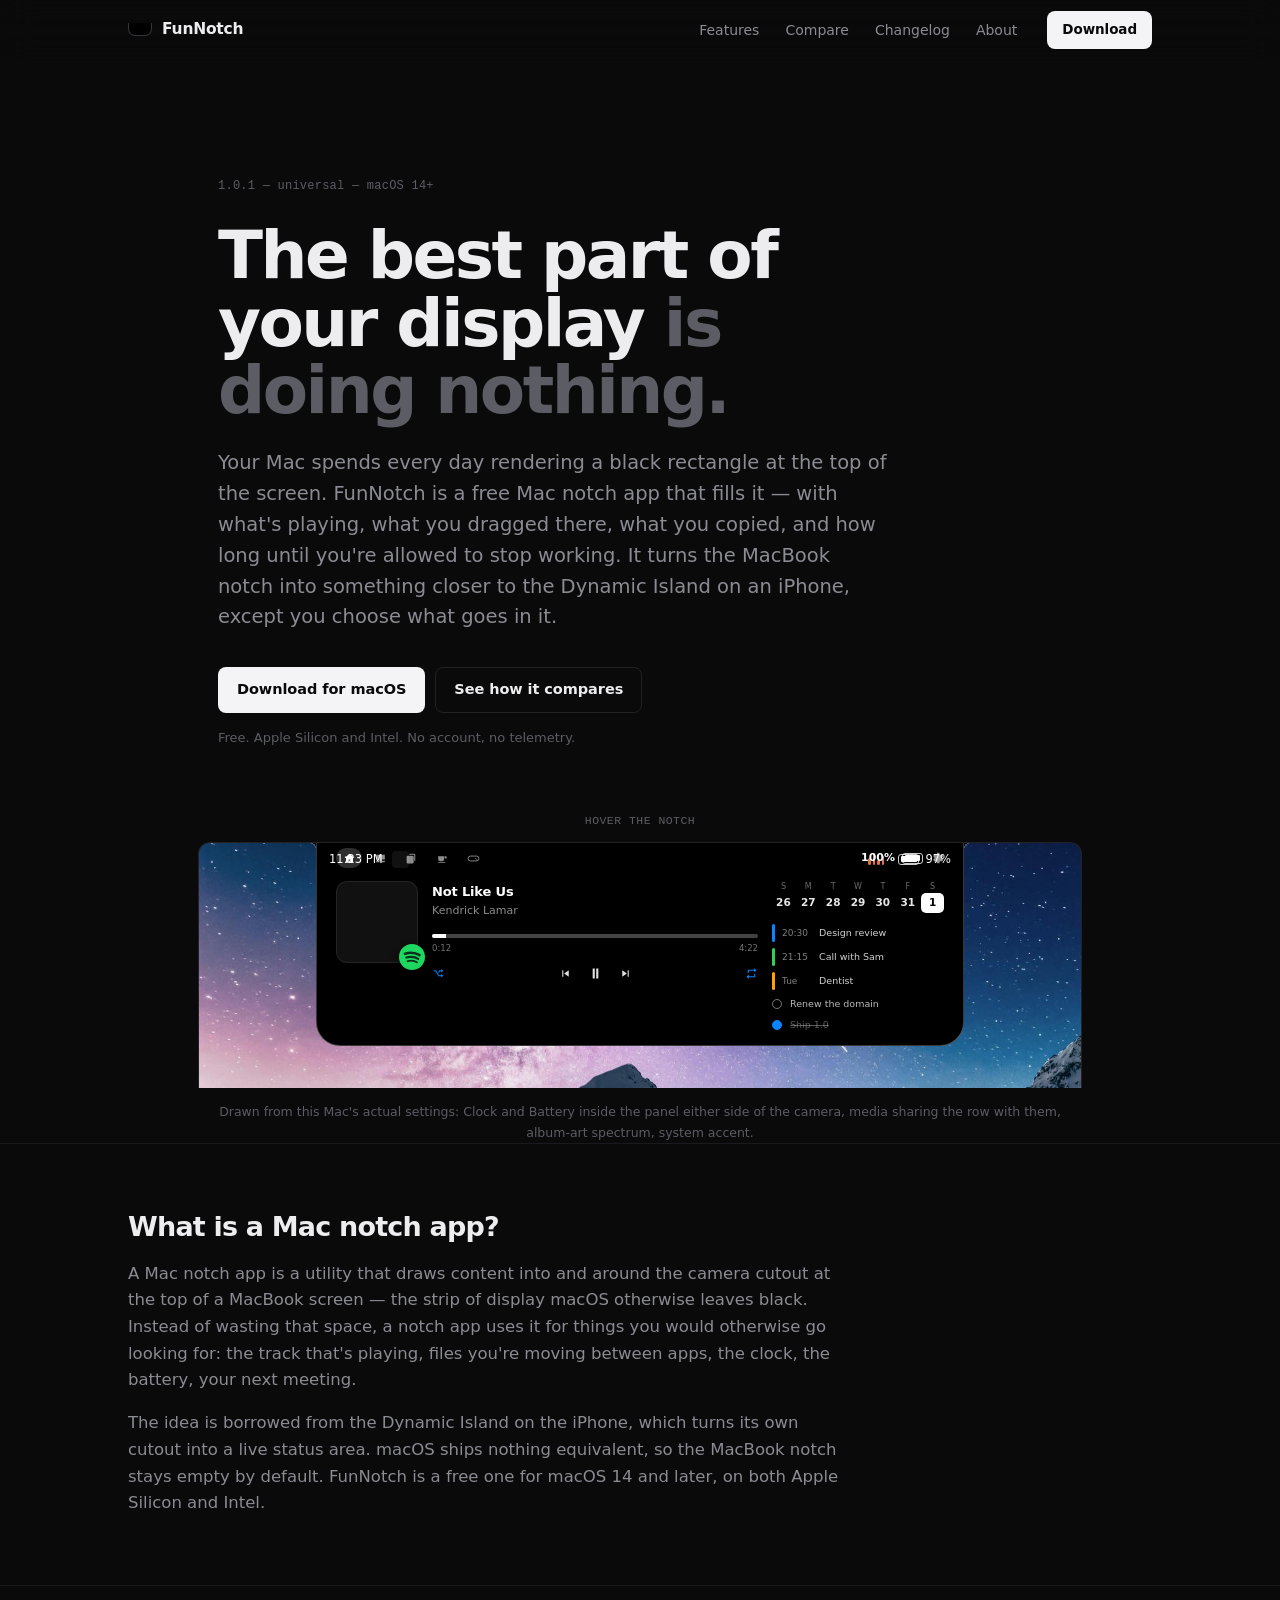
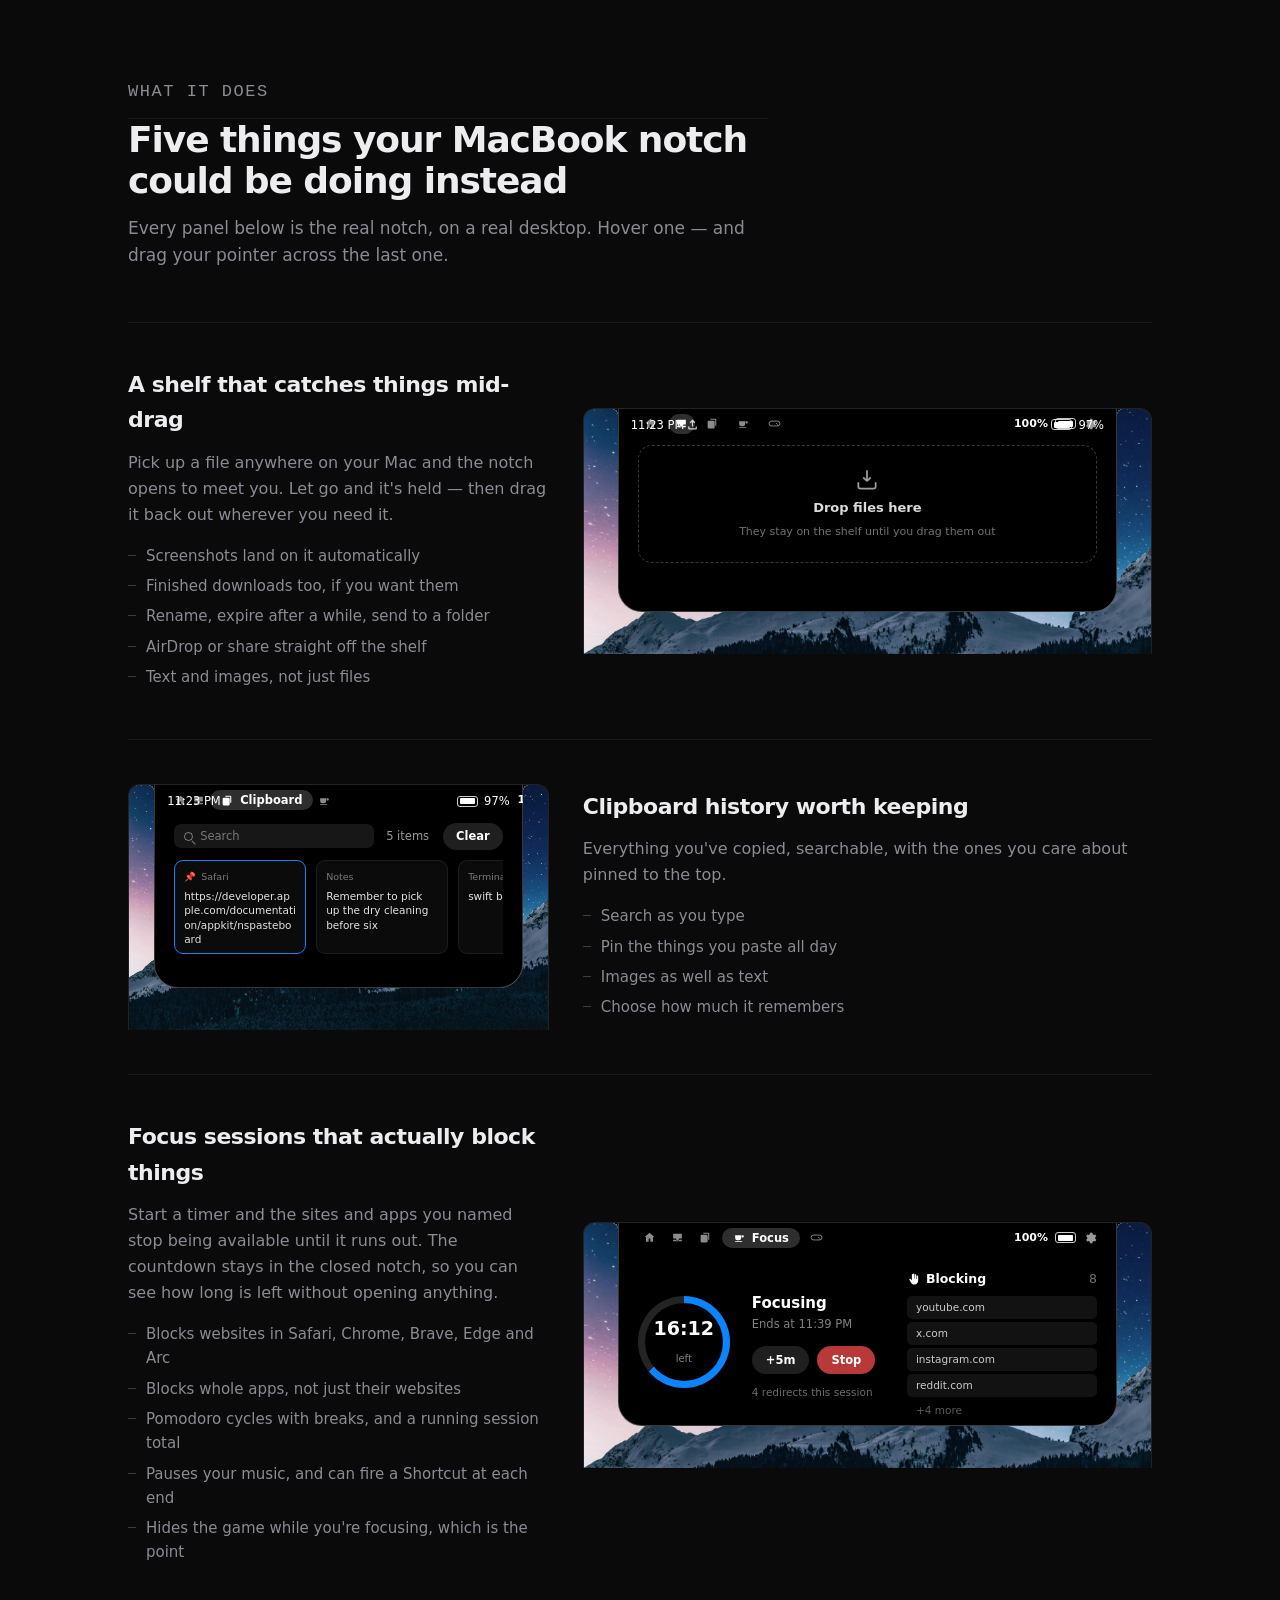
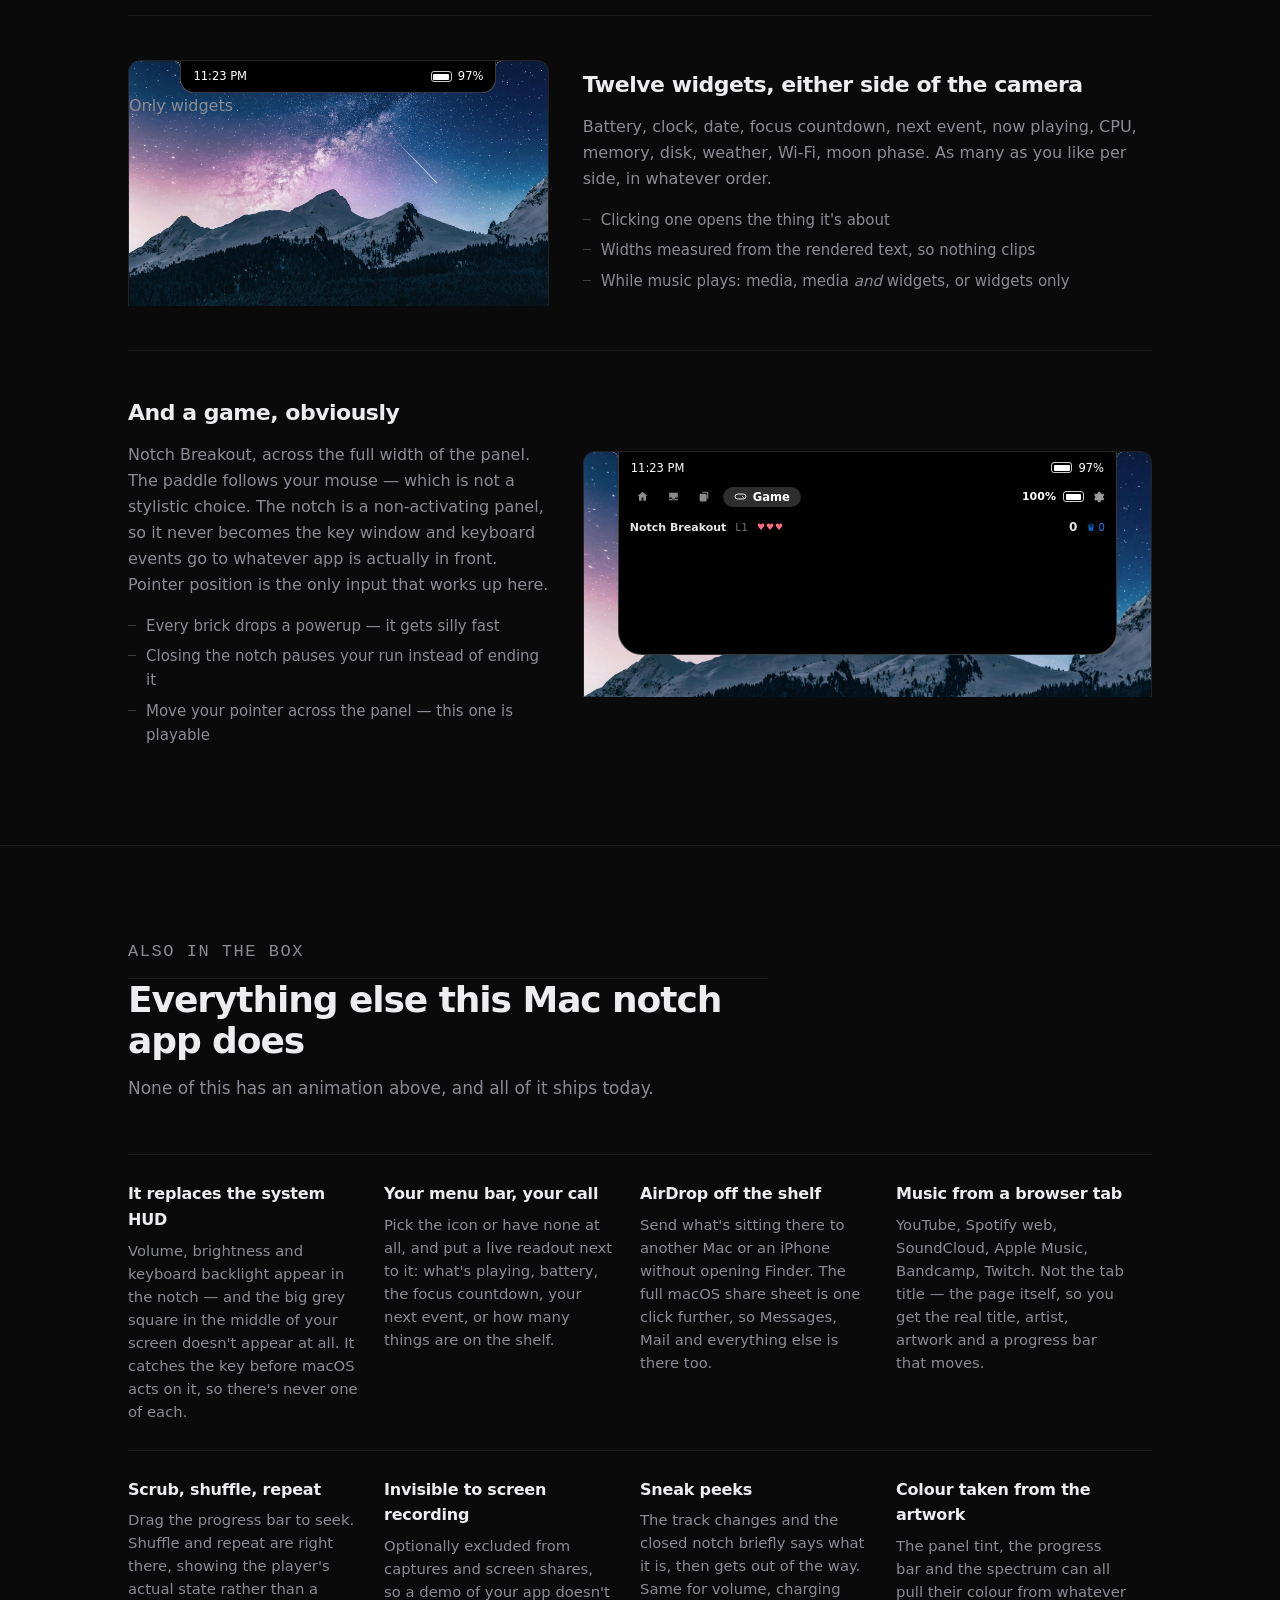
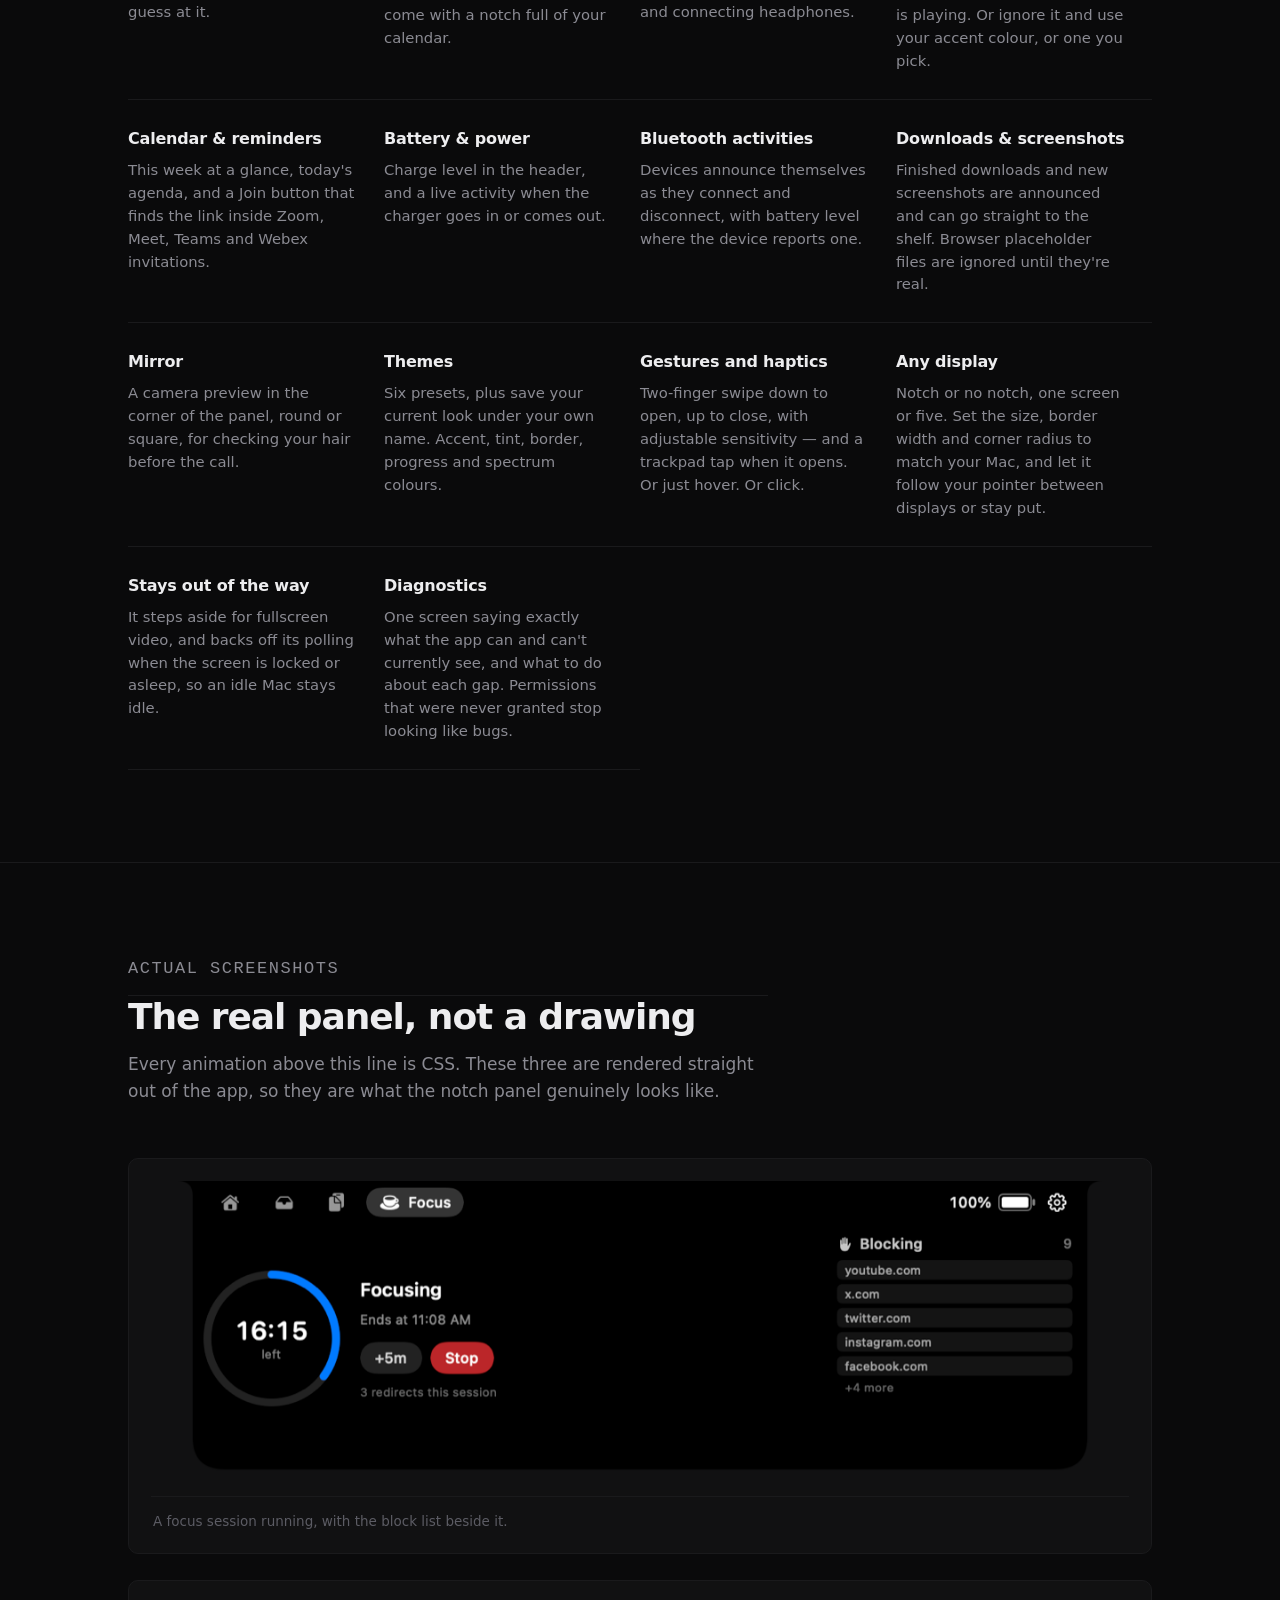
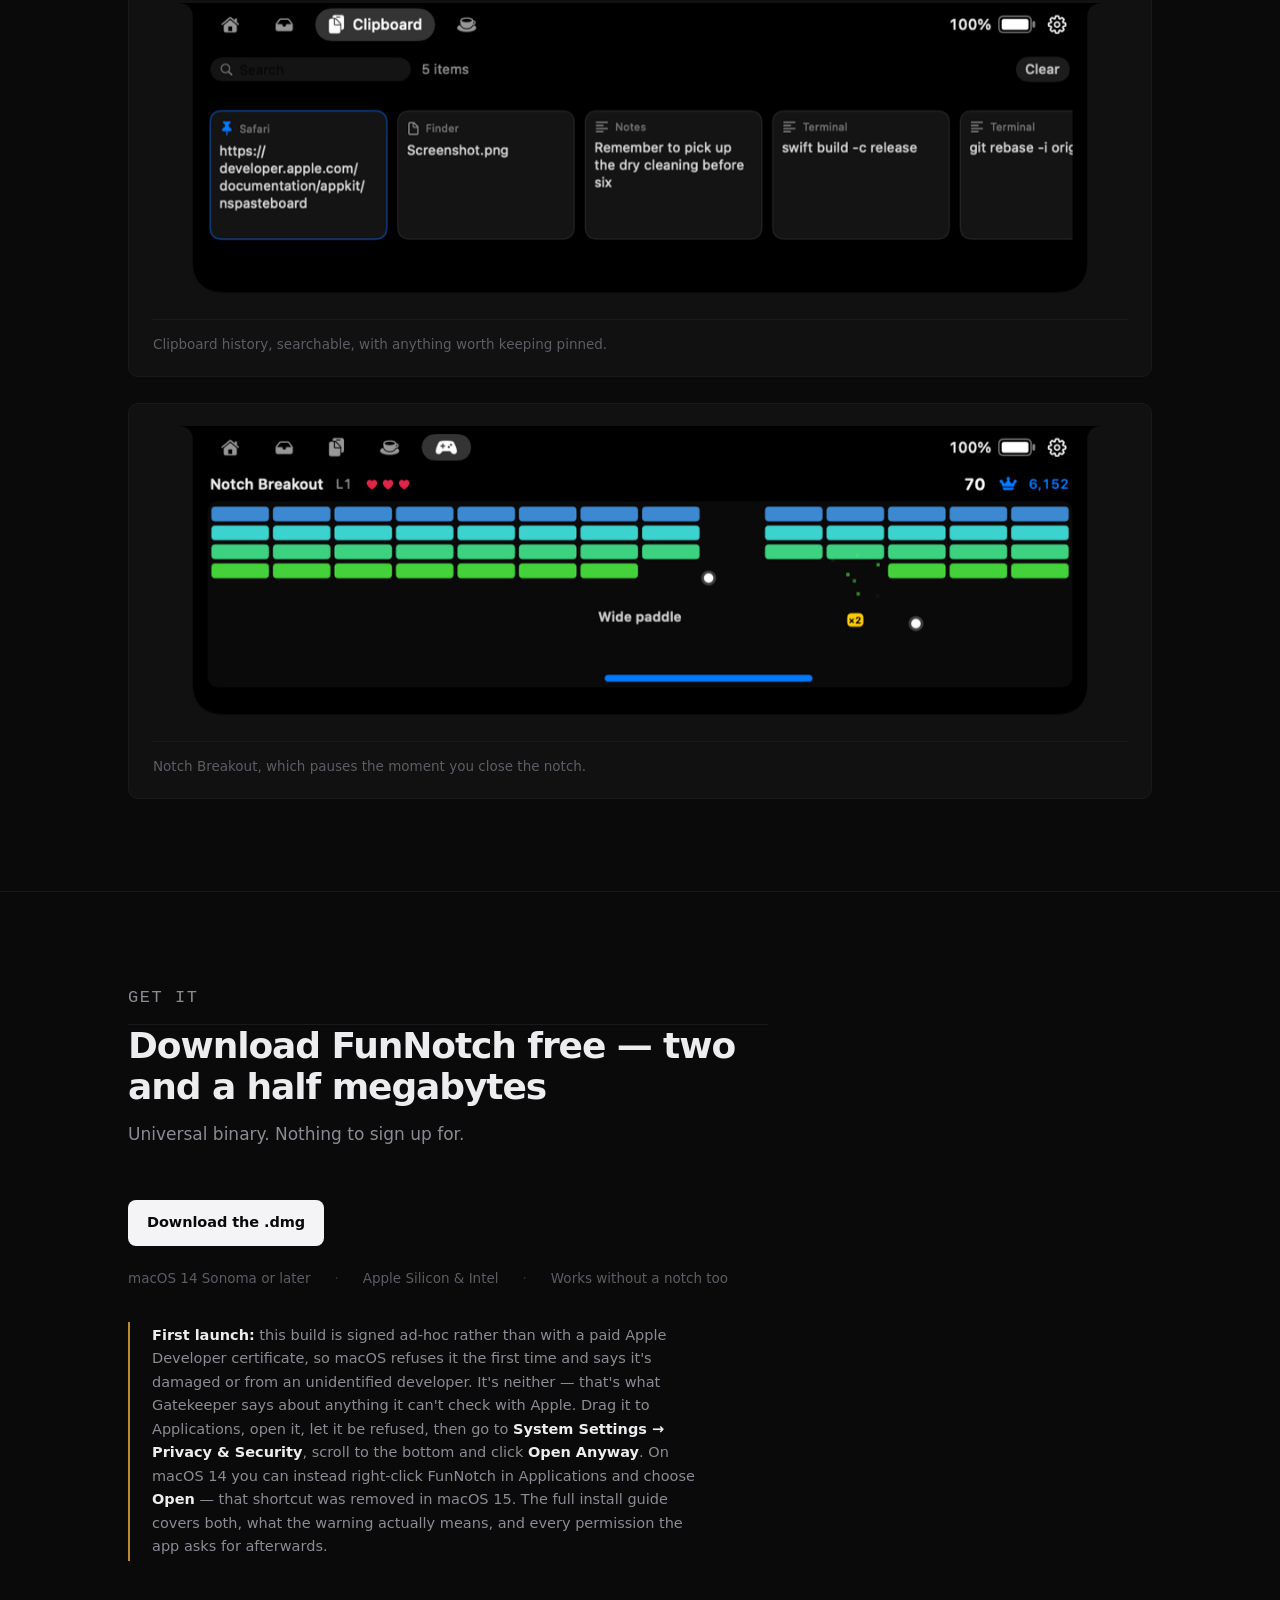
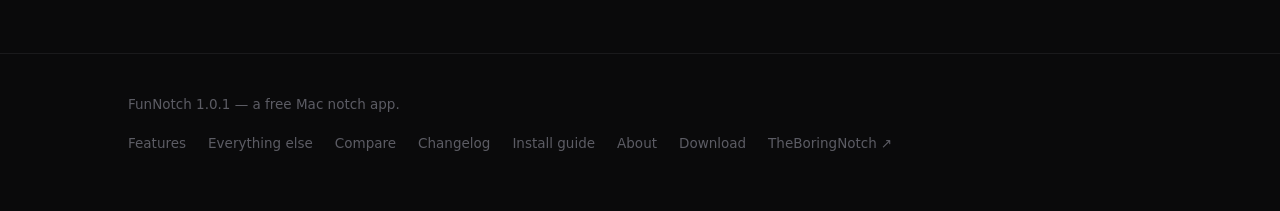
==== Website/index.html @ d9a0ddb2 "FunNotch 1.0.1 A macOS notch utility: media, a drag-and-drop file shelf, clipboard history, focus se" ====
<!doctype html>
<html lang="en">
<head>
<meta charset="utf-8">
<meta name="viewport" content="width=device-width, initial-scale=1">
<title>FunNotch — a free Mac notch app for media, files and focus</title>
<meta name="description" content="A free Mac notch app. Puts now playing, a drag-and-drop file shelf, clipboard history, focus sessions and twelve widgets into your MacBook's notch.">
<meta name="color-scheme" content="dark">
<link rel="canonical" href="https://funnotch.xyz/">

<!-- The share card. `og:image` has to be absolute, so this is the one place
     the domain is written down — change it here if the site ever moves. -->
<meta property="og:type" content="website">
<meta property="og:site_name" content="FunNotch">
<meta property="og:url" content="https://funnotch.xyz/">
<meta property="og:title" content="FunNotch — a free Mac notch app">
<meta property="og:description" content="A free notch app for Mac: now playing with a scrubber that actually moves, a shelf that catches anything you drag at it, clipboard history, focus sessions, twelve widgets and a game.">
<meta property="og:image" content="https://funnotch.xyz/og.png">
<meta property="og:image:width" content="1200">
<meta property="og:image:height" content="630">
<meta property="og:image:alt" content="FunNotch — the best part of your display is doing nothing.">
<meta name="twitter:card" content="summary_large_image">

<link rel="stylesheet" href="style.css?v=9">
<!-- Real files at real URLs, not a data: URI. Google cannot fetch an inline
     favicon, which is why search results showed a generic globe. 192px is a
     multiple of 48, which is what Google asks for. -->
<link rel="icon" href="/favicon.ico" sizes="48x48">
<link rel="icon" type="image/png" sizes="192x192" href="/icon-192.png?v=9">
<link rel="apple-touch-icon" href="/apple-touch-icon.png?v=9">

<!--
  The hero wallpaper is a CSS background, so the browser cannot discover it
  until style.css has been fetched and parsed — a whole extra round trip in
  front of the largest paint. This tells it to start immediately.
-->
<link rel="preload" as="image" href="wallpaper.jpg?v=9" fetchpriority="high">

<!--
  Structured data. Deliberately no aggregateRating or review: there aren't any
  yet, and inventing them is both against Google's guidelines and a lie.
  Add one here only when real ratings exist to point at.

  No FAQPage either — Google retired FAQ rich results for every site in
  May 2026, so it would be markup with nothing left to win.
-->
<script type="application/ld+json">
{
  "@context": "https://schema.org",
  "@graph": [
    {
      "@type": "WebSite",
      "@id": "https://funnotch.xyz/#website",
      "url": "https://funnotch.xyz/",
      "name": "FunNotch",
      "description": "A free Mac notch app for media, files and focus.",
      "inLanguage": "en"
    },
    {
      "@type": "Organization",
      "@id": "https://funnotch.xyz/#developer",
      "name": "FunNotch",
      "url": "https://funnotch.xyz/about",
      "description": "One developer, working on FunNotch in their spare time."
    },
    {
      "@type": "SoftwareApplication",
      "@id": "https://funnotch.xyz/#app",
      "name": "FunNotch",
      "alternateName": "Fun Notch",
      "applicationCategory": "UtilitiesApplication",
      "applicationSubCategory": "Menu bar and notch utility",
      "operatingSystem": "macOS 14.0 or later",
      "processorRequirements": "Apple Silicon or Intel",
      "softwareVersion": "1.0.1",
      "datePublished": "2026-08-01",
      "dateModified": "2026-08-03",
      "url": "https://funnotch.xyz/",
      "downloadUrl": "https://funnotch.xyz/FunNotch-1.0.1.dmg",
      "installUrl": "https://funnotch.xyz/#download",
      "softwareHelp": "https://funnotch.xyz/install",
      "releaseNotes": "https://funnotch.xyz/changelog",
      "fileSize": "2.5 MB",
      "screenshot": "https://funnotch.xyz/og.png",
      "author": { "@id": "https://funnotch.xyz/#developer" },
      "publisher": { "@id": "https://funnotch.xyz/#developer" },
      "isPartOf": { "@id": "https://funnotch.xyz/#website" },
      "description": "A free Mac notch app. Puts now playing, a drag-and-drop file shelf, clipboard history, focus sessions and twelve widgets into your MacBook's notch.",
      "offers": {
        "@type": "Offer",
        "price": "0",
        "priceCurrency": "USD",
        "availability": "https://schema.org/InStock"
      },
      "featureList": [
        "Now playing with a draggable progress bar",
        "Drag-and-drop file shelf with AirDrop",
        "Searchable clipboard history",
        "Focus sessions that block sites and apps",
        "Twelve configurable widgets",
        "Volume, brightness and keyboard backlight HUD",
        "Camera mirror",
        "Calendar events and reminders"
      ]
    }
  ]
}
</script>
</head>
<body>

<header id="site-header">
  <div class="wrap">
    <a class="brand" href="/">
      <span class="mark" aria-hidden="true"></span>
      FunNotch
    </a>
    <nav class="links">
      <a href="#features">Features</a>
      <a href="/compare">Compare</a>
      <a href="/changelog">Changelog</a>
      <a href="/about">About</a>
    </nav>
    <a class="btn btn-primary btn-sm" href="#download">Download</a>
  </div>
</header>

<main>

<!-- ---------------------------------------------------------------- Hero -->
<section class="hero">
  <div class="wrap">
    <p class="eyebrow">1.0.1 — universal — macOS 14+</p>
    <h1>The best part of your display <span class="quiet">is doing nothing.</span></h1>
    <p class="lede">
      Your Mac spends every day rendering a black rectangle at the top of the
      screen. FunNotch is a free Mac notch app that fills it — with what's
      playing, what you dragged there, what you copied, and how long until
      you're allowed to stop working. It turns the MacBook notch into
      something closer to the Dynamic Island on an iPhone, except you choose
      what goes in it.
    </p>
    <div class="hero-cta">
      <a class="btn btn-primary" href="#download">Download for macOS</a>
      <a class="btn btn-ghost" href="/compare">See how it compares</a>
    </div>
    <p class="hero-meta">Free. Apple Silicon and Intel. No account, no telemetry.</p>
  </div>

  <div class="stage">
    <p class="stage-hint">Hover the notch</p>
    <div class="screen" data-demo>
      <div class="notch-row">
        <div class="notch" tabindex="0" role="button" aria-label="Preview the music player">
          <div class="notch-closed">
            <span class="wgt">11:23 PM</span>
            <span class="art cover" aria-hidden="true"></span>
            <span class="cutout"></span>
            <span class="bars" aria-hidden="true"><i></i><i></i><i></i><i></i></span>
            <span class="wgt"><span class="battery"><b></b></span>97%</span>
          </div>
          <div class="notch-open">
            <div class="head" aria-hidden="true">
              <span class="chip-tab on"><svg viewBox="0 0 24 24"><path d="M12 3l9 8h-2.5v9h-5v-6h-3v6h-5v-9H3z"/></svg></span>
              <span class="chip-tab"><svg viewBox="0 0 24 24"><path d="M4 5h16v9h-5a3 3 0 01-6 0H4zm0 11h4.2a5 5 0 007.6 0H20v3H4z"/></svg></span>
              <span class="chip-tab"><svg viewBox="0 0 24 24"><path d="M8 3h9a2 2 0 012 2v11h-2V5H8zM5 7h9a2 2 0 012 2v10a2 2 0 01-2 2H5a2 2 0 01-2-2V9a2 2 0 012-2z"/></svg></span>
              <span class="chip-tab"><svg viewBox="0 0 24 24"><path d="M4 8h11v5a4 4 0 01-4 4H8a4 4 0 01-4-4zm12 0h2a2 2 0 010 4h-2zM4 19h13v1.5H4z"/></svg></span>
              <span class="chip-tab"><svg viewBox="0 0 24 24"><path d="M6.5 7.5h11a4.5 4.5 0 010 9h-11a4.5 4.5 0 010-9z" fill="none" stroke="currentColor" stroke-width="1.7"/><path d="M7.6 10v4M5.6 12h4M16 11a1 1 0 110 2 1 1 0 010-2zM17.9 13.4a1 1 0 110 2 1 1 0 010-2z"/></svg></span>
              <span class="cutout"></span>
              <span class="right">
                <span>100%</span>
                <span class="w battery"><b></b></span>
                <span class="gear"><svg viewBox="0 0 24 24"><path d="M12 8.5a3.5 3.5 0 100 7 3.5 3.5 0 000-7zm9 3.5a8.9 8.9 0 00-.1-1.2l2-1.6-2-3.4-2.4 1a9 9 0 00-2-1.2L16.1 3h-4l-.4 2.6a9 9 0 00-2 1.2l-2.4-1-2 3.4 2 1.6a8.9 8.9 0 000 2.4l-2 1.6 2 3.4 2.4-1a9 9 0 002 1.2l.4 2.6h4l.4-2.6a9 9 0 002-1.2l2.4 1 2-3.4-2-1.6c.06-.4.1-.8.1-1.2z"/></svg></span>
              </span>
            </div>

            <div class="body-row">
              <span class="art-lg cover" aria-hidden="true">
                <span class="source"><svg viewBox="0 0 24 24"><circle cx="12" cy="12" r="12" fill="#1ed760"/><g fill="none" stroke="#06301a" stroke-linecap="round"><path d="M5.5 8.9c4.3-1.3 9.8-.9 13.4 1.4" stroke-width="2.4"/><path d="M6.7 12.5c3.5-1 8.1-.7 11.1 1.2" stroke-width="2"/><path d="M7.8 15.9c2.9-.85 6.4-.55 8.8 1" stroke-width="1.65"/></g></svg></span>
              </span>

              <div class="player">
                <div class="title">Not Like Us</div>
                <div class="artist">Kendrick Lamar</div>
                <div class="track"><span data-progress></span></div>
                <div class="times"><span data-elapsed>0:09</span><span data-remaining>4:25</span></div>
                <div class="transport" aria-hidden="true">
                  <svg class="tint" viewBox="0 0 24 24"><path d="M17 4l4 3-4 3V8h-2.2l-2 3-1.2-1.8L13.7 6H17zM3 6h4.3l6 9H17v-2l4 3-4 3v-2h-4.7l-6-9H3z"/></svg>
                  <span class="mid">
                    <svg viewBox="0 0 24 24"><path d="M6 6h2v12H6zm3.5 6L18 6v12z"/></svg>
                    <svg class="big" viewBox="0 0 24 24"><path d="M8 5h3v14H8zm5 0h3v14h-3z"/></svg>
                    <svg viewBox="0 0 24 24"><path d="M16 6h2v12h-2zM6 6l8.5 6L6 18z"/></svg>
                  </span>
                  <svg class="tint" viewBox="0 0 24 24"><path d="M7 7h10v3l4-4-4-4v3H5v6h2zm10 10H7v-3l-4 4 4 4v-3h12v-6h-2z"/></svg>
                </div>
              </div>

              <div class="calendar" aria-hidden="true">
                <div class="cal">
                  <div>S<b>26</b></div><div>M<b>27</b></div><div>T<b>28</b></div>
                  <div>W<b>29</b></div><div>T<b>30</b></div><div>F<b>31</b></div>
                  <div class="today">S<b>1</b></div>
                </div>
                <div class="agenda">
                  <div class="ev"><i></i><time>20:30</time><span>Design review</span></div>
                  <div class="ev green"><i></i><time>21:15</time><span>Call with Sam</span></div>
                  <div class="ev orange"><i></i><time>Tue</time><span>Dentist</span></div>
                  <div class="rem"><u></u><span>Renew the domain</span></div>
                  <div class="rem done"><u></u><span>Ship 1.0</span></div>
                </div>
              </div>
            </div>
          </div>
        </div>
      </div>
    </div>
    <p class="stage-note">Drawn from this Mac's actual settings: Clock and Battery inside the panel either side of the camera, media sharing the row with them, album-art spectrum, system accent.</p>
  </div>
</section>

<!-- ------------------------------------------------------------ Definition -->
<!--
  A short, self-contained answer to "what is a Mac notch app?". Deliberately
  written so the first two sentences stand up on their own if something quotes
  them without the rest of the page — that is the unit search engines and
  assistants actually lift.
-->
<section id="what" class="definition">
  <div class="wrap">
    <h2>What is a Mac notch app?</h2>
    <p>
      A Mac notch app is a utility that draws content into and around the
      camera cutout at the top of a MacBook screen — the strip of display
      macOS otherwise leaves black. Instead of wasting that space, a notch app
      uses it for things you would otherwise go looking for: the track that's
      playing, files you're moving between apps, the clock, the battery, your
      next meeting.
    </p>
    <p>
      The idea is borrowed from the Dynamic Island on the iPhone, which turns
      its own cutout into a live status area. macOS ships nothing equivalent,
      so the MacBook notch stays empty by default. FunNotch is a free one for
      macOS 14 and later, on both Apple Silicon and Intel.
    </p>
  </div>
</section>

<!-- ------------------------------------------------------------ Showcase -->
<section id="features">
  <div class="wrap">
    <div class="section-head">
      <p class="kicker">What it does</p>
      <h2>Five things your MacBook notch could be doing instead</h2>
      <p>Every panel below is the real notch, on a real desktop. Hover one — and drag your pointer across the last one.</p>
    </div>

    <!-- Shelf -->
    <div class="showcase">
      <div class="showcase-text">
        <h3>A shelf that catches things mid-drag</h3>
        <p>
          Pick up a file anywhere on your Mac and the notch opens to meet you.
          Let go and it's held — then drag it back out wherever you need it.
        </p>
        <ul>
          <li>Screenshots land on it automatically</li>
          <li>Finished downloads too, if you want them</li>
          <li>Rename, expire after a while, send to a folder</li>
          <li>AirDrop or share straight off the shelf</li>
          <li>Text and images, not just files</li>
        </ul>
      </div>
      <div class="screen" data-demo data-drop>
        <span class="dragged" aria-hidden="true"></span>
        <div class="notch-row">
          <div class="notch" tabindex="0" role="button" aria-label="Preview the file shelf">
            <div class="notch-closed">
            <span class="wgt">11:23 PM</span>
            <span class="glyph" aria-hidden="true"><svg viewBox="0 0 24 24"><path d="M5 15v3a2 2 0 002 2h10a2 2 0 002-2v-3h-2v3H7v-3zm7-11L7.5 8.5 9 10l2-2v7h2V8l2 2 1.5-1.5z"/></svg></span>
            <span class="cutout"></span>
            <span class="wgt"><span class="battery"><b></b></span>97%</span>
          </div>

            <div class="dropzone" aria-hidden="true">
              <div class="dz-row">
                <svg viewBox="0 0 24 24"><path d="M5 15v3a2 2 0 002 2h10a2 2 0 002-2v-3h-2v3H7v-3zm7-11L7.5 8.5 9 10l2-2v7h2V8l2 2 1.5-1.5z"/></svg>
                <span class="cutout"></span>
                <svg viewBox="0 0 24 24"><circle cx="12" cy="12" r="9"/><path d="M12 8v8M8 12h8" stroke="#000" stroke-width="2" stroke-linecap="round" fill="none"/></svg>
              </div>
              <div class="dz-hint">Drop here to keep it</div>
            </div>
            <div class="notch-open">
            <div class="head" aria-hidden="true">
              <span class="chip-tab"><svg viewBox="0 0 24 24"><path d="M12 3l9 8h-2.5v9h-5v-6h-3v6h-5v-9H3z"/></svg></span>
              <span class="chip-tab on"><svg viewBox="0 0 24 24"><path d="M4 5h16v9h-5a3 3 0 01-6 0H4zm0 11h4.2a5 5 0 007.6 0H20v3H4z"/></svg></span>
              <span class="chip-tab"><svg viewBox="0 0 24 24"><path d="M8 3h9a2 2 0 012 2v11h-2V5H8zM5 7h9a2 2 0 012 2v10a2 2 0 01-2 2H5a2 2 0 01-2-2V9a2 2 0 012-2z"/></svg></span>
              <span class="chip-tab"><svg viewBox="0 0 24 24"><path d="M4 8h11v5a4 4 0 01-4 4H8a4 4 0 01-4-4zm12 0h2a2 2 0 010 4h-2zM4 19h13v1.5H4z"/></svg></span>
              <span class="chip-tab"><svg viewBox="0 0 24 24"><path d="M6.5 7.5h11a4.5 4.5 0 010 9h-11a4.5 4.5 0 010-9z" fill="none" stroke="currentColor" stroke-width="1.7"/><path d="M7.6 10v4M5.6 12h4M16 11a1 1 0 110 2 1 1 0 010-2zM17.9 13.4a1 1 0 110 2 1 1 0 010-2z"/></svg></span>
              <span class="cutout"></span>
              <span class="right">
                <span>100%</span>
                <span class="w battery"><b></b></span>
                <span class="gear"><svg viewBox="0 0 24 24"><path d="M12 8.5a3.5 3.5 0 100 7 3.5 3.5 0 000-7zm9 3.5a8.9 8.9 0 00-.1-1.2l2-1.6-2-3.4-2.4 1a9 9 0 00-2-1.2L16.1 3h-4l-.4 2.6a9 9 0 00-2 1.2l-2.4-1-2 3.4 2 1.6a8.9 8.9 0 000 2.4l-2 1.6 2 3.4 2.4-1a9 9 0 002 1.2l.4 2.6h4l.4-2.6a9 9 0 002-1.2l2.4 1 2-3.4-2-1.6c.06-.4.1-.8.1-1.2z"/></svg></span>
              </span>
            </div>

            <div class="shelf-well">
              <div class="shelf-empty">
                <svg viewBox="0 0 24 24"><path d="M4 14v4a2 2 0 002 2h12a2 2 0 002-2v-4M12 3v10m0 0l-3.5-3.5M12 13l3.5-3.5"/></svg>
                <b>Drop files here</b>
                <span>They stay on the shelf until you drag them out</span>
              </div>
            </div>
          </div>
          </div>
        </div>
      </div>
    </div>

    <!-- Clipboard -->
    <div class="showcase flip">
      <div class="showcase-text">
        <h3>Clipboard history worth keeping</h3>
        <p>
          Everything you've copied, searchable, with the ones you care about
          pinned to the top.
        </p>
        <ul>
          <li>Search as you type</li>
          <li>Pin the things you paste all day</li>
          <li>Images as well as text</li>
          <li>Choose how much it remembers</li>
        </ul>
      </div>
      <div class="screen" data-demo>
        <div class="notch-row">
          <div class="notch" tabindex="0" role="button" aria-label="Preview clipboard history">
            <div class="notch-closed">
            <span class="wgt">11:23 PM</span>
            <span class="cutout"></span>
            <span class="wgt"><span class="battery"><b></b></span>97%</span>
          </div>
            <div class="notch-open">
            <div class="head" aria-hidden="true">
              <span class="chip-tab"><svg viewBox="0 0 24 24"><path d="M12 3l9 8h-2.5v9h-5v-6h-3v6h-5v-9H3z"/></svg></span>
              <span class="chip-tab"><svg viewBox="0 0 24 24"><path d="M4 5h16v9h-5a3 3 0 01-6 0H4zm0 11h4.2a5 5 0 007.6 0H20v3H4z"/></svg></span>
              <span class="chip-tab on labelled"><svg viewBox="0 0 24 24"><path d="M8 3h9a2 2 0 012 2v11h-2V5H8zM5 7h9a2 2 0 012 2v10a2 2 0 01-2 2H5a2 2 0 01-2-2V9a2 2 0 012-2z"/></svg>Clipboard</span>
              <span class="chip-tab"><svg viewBox="0 0 24 24"><path d="M4 8h11v5a4 4 0 01-4 4H8a4 4 0 01-4-4zm12 0h2a2 2 0 010 4h-2zM4 19h13v1.5H4z"/></svg></span>
              <span class="cutout"></span>
              <span class="right">
                <span>100%</span>
                <span class="w battery"><b></b></span>
                <span class="gear"><svg viewBox="0 0 24 24"><path d="M12 8.5a3.5 3.5 0 100 7 3.5 3.5 0 000-7zm9 3.5a8.9 8.9 0 00-.1-1.2l2-1.6-2-3.4-2.4 1a9 9 0 00-2-1.2L16.1 3h-4l-.4 2.6a9 9 0 00-2 1.2l-2.4-1-2 3.4 2 1.6a8.9 8.9 0 000 2.4l-2 1.6 2 3.4 2.4-1a9 9 0 002 1.2l.4 2.6h4l.4-2.6a9 9 0 002-1.2l2.4 1 2-3.4-2-1.6c.06-.4.1-.8.1-1.2z"/></svg></span>
              </span>
            </div>

            <div class="clip-bar">
              <span class="clip-search"><span class="mag"></span>Search</span>
              <span class="clip-count">5 items</span>
              <span class="clip-clear">Clear</span>
            </div>
            <div class="clips">
              <div class="clip pinned">
                <div class="src"><span class="pin">&#128204;</span>Safari</div>
                <div class="txt">https://developer.apple.com/documentation/appkit/nspasteboard</div>
              </div>
              <div class="clip">
                <div class="src">Notes</div>
                <div class="txt">Remember to pick up the dry cleaning before six</div>
              </div>
              <div class="clip">
                <div class="src">Terminal</div>
                <div class="txt">swift build -c release</div>
              </div>
              <div class="clip">
                <div class="src">Finder</div>
                <div class="txt">Screenshot.png</div>
              </div>
              <div class="clip">
                <div class="src">Terminal</div>
                <div class="txt">git rebase -i origin/main</div>
              </div>
            </div>
          </div>
          </div>
        </div>
      </div>
    </div>

    <!-- Focus. Deliberately still: a countdown that jitters while you read the
         page is a distraction, which is the one thing this feature is against. -->
    <div class="showcase">
      <div class="showcase-text">
        <h3>Focus sessions that actually block things</h3>
        <p>
          Start a timer and the sites and apps you named stop being available
          until it runs out. The countdown stays in the closed notch, so you can
          see how long is left without opening anything.
        </p>
        <ul>
          <li>Blocks websites in Safari, Chrome, Brave, Edge and Arc</li>
          <li>Blocks whole apps, not just their websites</li>
          <li>Pomodoro cycles with breaks, and a running session total</li>
          <li>Pauses your music, and can fire a Shortcut at each end</li>
          <li>Hides the game while you're focusing, which is the point</li>
        </ul>
      </div>
      <div class="screen">
        <div class="notch-row">
          <div class="notch static open">
            <div class="notch-open">
              <div class="head" aria-hidden="true">
                <span class="chip-tab"><svg viewBox="0 0 24 24"><path d="M12 3l9 8h-2.5v9h-5v-6h-3v6h-5v-9H3z"/></svg></span>
                <span class="chip-tab"><svg viewBox="0 0 24 24"><path d="M4 5h16v9h-5a3 3 0 01-6 0H4zm0 11h4.2a5 5 0 007.6 0H20v3H4z"/></svg></span>
                <span class="chip-tab"><svg viewBox="0 0 24 24"><path d="M8 3h9a2 2 0 012 2v11h-2V5H8zM5 7h9a2 2 0 012 2v10a2 2 0 01-2 2H5a2 2 0 01-2-2V9a2 2 0 012-2z"/></svg></span>
                <span class="chip-tab on labelled"><svg viewBox="0 0 24 24"><path d="M4 8h11v5a4 4 0 01-4 4H8a4 4 0 01-4-4zm12 0h2a2 2 0 010 4h-2zM4 19h13v1.5H4z"/></svg>Focus</span>
                <span class="chip-tab"><svg viewBox="0 0 24 24"><path d="M6.5 7.5h11a4.5 4.5 0 010 9h-11a4.5 4.5 0 010-9z" fill="none" stroke="currentColor" stroke-width="1.7"/><path d="M7.6 10v4M5.6 12h4M16 11a1 1 0 110 2 1 1 0 010-2zM17.9 13.4a1 1 0 110 2 1 1 0 010-2z"/></svg></span>
                <span class="cutout"></span>
                <span class="right">
                  <span>100%</span>
                  <span class="w battery"><b></b></span>
                  <span class="gear"><svg viewBox="0 0 24 24"><path d="M12 8.5a3.5 3.5 0 100 7 3.5 3.5 0 000-7zm9 3.5a8.9 8.9 0 00-.1-1.2l2-1.6-2-3.4-2.4 1a9 9 0 00-2-1.2L16.1 3h-4l-.4 2.6a9 9 0 00-2 1.2l-2.4-1-2 3.4 2 1.6a8.9 8.9 0 000 2.4l-2 1.6 2 3.4 2.4-1a9 9 0 002 1.2l.4 2.6h4l.4-2.6a9 9 0 002-1.2l2.4 1 2-3.4-2-1.6c.06-.4.1-.8.1-1.2z"/></svg></span>
                </span>
              </div>

              <div class="focus-pane">
                <div class="ring" style="--pct:64%">
                  <span class="r-in"><b>16:12</b><i>left</i></span>
                </div>
                <div class="focus-meta">
                  <div class="focus-title">Focusing</div>
                  <div class="focus-sub">Ends at 11:39 PM</div>
                  <div class="focus-btns">
                    <span class="fbtn">+5m</span>
                    <span class="fbtn stop">Stop</span>
                  </div>
                  <div class="focus-note">4 redirects this session</div>
                </div>
                <div class="blocking">
                  <div class="blocking-head">
                    <svg viewBox="0 0 24 24"><path d="M11 2.4a1.3 1.3 0 012.6 0V10h.9V3.6a1.3 1.3 0 012.6 0V11h.9V6a1.3 1.3 0 012.6 0v7.8c0 4.2-2.7 7.4-6.8 7.4-3.6 0-5.6-1.9-7.4-5.2l-2-3.7a1.3 1.3 0 012.2-1.3L9 13.4V3a1.3 1.3 0 012.6 0z"/></svg>
                    Blocking
                    <em>8</em>
                  </div>
                  <div class="host">youtube.com</div>
                  <div class="host">x.com</div>
                  <div class="host">instagram.com</div>
                  <div class="host">reddit.com</div>
                  <div class="more">+4 more</div>
                </div>
              </div>
            </div>
          </div>
        </div>
      </div>
    </div>

    <!-- Widgets -->
    <div class="showcase flip">
      <div class="showcase-text">
        <h3>Twelve widgets, either side of the camera</h3>
        <p>
          Battery, clock, date, focus countdown, next event, now playing, CPU,
          memory, disk, weather, Wi-Fi, moon phase. As many as you like per
          side, in whatever order.
        </p>
        <ul>
          <li>Clicking one opens the thing it's about</li>
          <li>Widths measured from the rendered text, so nothing clips</li>
          <li>While music plays: media, media <em>and</em> widgets, or widgets only</li>
        </ul>
      </div>
      <div class="screen" data-widgets>
        <div class="notch-row">
          <div class="notch static">
            <div class="notch-closed">
            <span class="wgt">11:23 PM</span>
            <span class="art cover" aria-hidden="true"></span>
            <span class="cutout"></span>
            <span class="bars" aria-hidden="true"><i></i><i></i><i></i><i></i></span>
            <span class="wgt"><span class="battery"><b></b></span>97%</span>
          </div>
          </div>
        </div>
        <p class="mode-label" aria-live="polite">Media and widgets</p>
      </div>
    </div>

    <!-- Game -->
    <div class="showcase">
      <div class="showcase-text">
        <h3>And a game, obviously</h3>
        <p>
          Notch Breakout, across the full width of the panel. The paddle follows
          your mouse — which is not a stylistic choice. The notch is a
          non-activating panel, so it never becomes the key window and keyboard
          events go to whatever app is actually in front. Pointer position is
          the only input that works up here.
        </p>
        <ul>
          <li>Every brick drops a powerup — it gets silly fast</li>
          <li>Closing the notch pauses your run instead of ending it</li>
          <li>Move your pointer across the panel — this one is playable</li>
        </ul>
      </div>
      <div class="screen" data-demo data-game>
        <div class="notch-row">
          <div class="notch" tabindex="0" role="button" aria-label="Play a small game of breakout">
            <div class="notch-closed">
            <span class="wgt">11:23 PM</span>
            <span class="cutout"></span>
            <span class="wgt"><span class="battery"><b></b></span>97%</span>
          </div>
            <div class="notch-open game-open">
              <div class="head" aria-hidden="true">
                <span class="chip-tab"><svg viewBox="0 0 24 24"><path d="M12 3l9 8h-2.5v9h-5v-6h-3v6h-5v-9H3z"/></svg></span>
                <span class="chip-tab"><svg viewBox="0 0 24 24"><path d="M4 5h16v9h-5a3 3 0 01-6 0H4zm0 11h4.2a5 5 0 007.6 0H20v3H4z"/></svg></span>
                <span class="chip-tab"><svg viewBox="0 0 24 24"><path d="M8 3h9a2 2 0 012 2v11h-2V5H8zM5 7h9a2 2 0 012 2v10a2 2 0 01-2 2H5a2 2 0 01-2-2V9a2 2 0 012-2z"/></svg></span>
                <span class="chip-tab on labelled"><svg viewBox="0 0 24 24"><path d="M6.5 7.5h11a4.5 4.5 0 010 9h-11a4.5 4.5 0 010-9z" fill="none" stroke="currentColor" stroke-width="1.7"/><path d="M7.6 10v4M5.6 12h4M16 11a1 1 0 110 2 1 1 0 010-2zM17.9 13.4a1 1 0 110 2 1 1 0 010-2z"/></svg>Game</span>
                <span class="cutout"></span>
                <span class="right">
                  <span>100%</span>
                  <span class="w battery"><b></b></span>
                  <span class="gear"><svg viewBox="0 0 24 24"><path d="M12 8.5a3.5 3.5 0 100 7 3.5 3.5 0 000-7zm9 3.5a8.9 8.9 0 00-.1-1.2l2-1.6-2-3.4-2.4 1a9 9 0 00-2-1.2L16.1 3h-4l-.4 2.6a9 9 0 00-2 1.2l-2.4-1-2 3.4 2 1.6a8.9 8.9 0 000 2.4l-2 1.6 2 3.4 2.4-1a9 9 0 002 1.2l.4 2.6h4l.4-2.6a9 9 0 002-1.2l2.4 1 2-3.4-2-1.6c.06-.4.1-.8.1-1.2z"/></svg></span>
                </span>
              </div>

              <div class="game-head" aria-hidden="true">
                <b>Notch Breakout</b>
                <span class="lvl" data-level>L1</span>
                <span class="hearts" data-lives>&#9829;&#9829;&#9829;</span>
                <span class="spacer"></span>
                <span class="score" data-score>0</span>
                <span class="best">&#9819; <span data-best>0</span></span>
              </div>

              <!-- The backing store is sized from the rendered box, never from
                   attributes here: fixing it while CSS displayed the canvas at
                   a different width squashed everything horizontally. -->
              <canvas class="board" aria-hidden="true"></canvas>
            </div>
          </div>
        </div>
      </div>
    </div>
  </div>
</section>

<!-- ------------------------------------------------------- Everything else -->
<section id="more">
  <div class="wrap">
    <div class="section-head">
      <p class="kicker">Also in the box</p>
      <h2>Everything else this Mac notch app does</h2>
      <p>None of this has an animation above, and all of it ships today.</p>
    </div>

    <div class="grid">
      <div class="item">
        <h3>It replaces the system HUD</h3>
        <p>Volume, brightness and keyboard backlight appear in the notch — and
          the big grey square in the middle of your screen doesn't appear at
          all. It catches the key before macOS acts on it, so there's never one
          of each.</p>
      </div>
      <div class="item">
        <h3>Your menu bar, your call</h3>
        <p>Pick the icon or have none at all, and put a live readout next to it:
          what's playing, battery, the focus countdown, your next event, or how
          many things are on the shelf.</p>
      </div>
      <div class="item">
        <h3>AirDrop off the shelf</h3>
        <p>Send what's sitting there to another Mac or an iPhone without opening
          Finder. The full macOS share sheet is one click further, so Messages,
          Mail and everything else is there too.</p>
      </div>
      <div class="item">
        <h3>Music from a browser tab</h3>
        <p>YouTube, Spotify web, SoundCloud, Apple Music, Bandcamp, Twitch. Not
          the tab title — the page itself, so you get the real title, artist,
          artwork and a progress bar that moves.</p>
      </div>
      <div class="item">
        <h3>Scrub, shuffle, repeat</h3>
        <p>Drag the progress bar to seek. Shuffle and repeat are right there,
          showing the player's actual state rather than a guess at it.</p>
      </div>
      <div class="item">
        <h3>Invisible to screen recording</h3>
        <p>Optionally excluded from captures and screen shares, so a demo of
          your app doesn't come with a notch full of your calendar.</p>
      </div>
      <div class="item">
        <h3>Sneak peeks</h3>
        <p>The track changes and the closed notch briefly says what it is, then
          gets out of the way. Same for volume, charging and connecting
          headphones.</p>
      </div>
      <div class="item">
        <h3>Colour taken from the artwork</h3>
        <p>The panel tint, the progress bar and the spectrum can all pull their
          colour from whatever is playing. Or ignore it and use your accent
          colour, or one you pick.</p>
      </div>
      <div class="item">
        <h3>Calendar &amp; reminders</h3>
        <p>This week at a glance, today's agenda, and a Join button that finds
          the link inside Zoom, Meet, Teams and Webex invitations.</p>
      </div>
      <div class="item">
        <h3>Battery &amp; power</h3>
        <p>Charge level in the header, and a live activity when the charger goes
          in or comes out.</p>
      </div>
      <div class="item">
        <h3>Bluetooth activities</h3>
        <p>Devices announce themselves as they connect and disconnect, with
          battery level where the device reports one.</p>
      </div>
      <div class="item">
        <h3>Downloads &amp; screenshots</h3>
        <p>Finished downloads and new screenshots are announced and can go
          straight to the shelf. Browser placeholder files are ignored until
          they're real.</p>
      </div>
      <div class="item">
        <h3>Mirror</h3>
        <p>A camera preview in the corner of the panel, round or square, for
          checking your hair before the call.</p>
      </div>
      <div class="item">
        <h3>Themes</h3>
        <p>Six presets, plus save your current look under your own name. Accent,
          tint, border, progress and spectrum colours.</p>
      </div>
      <div class="item">
        <h3>Gestures and haptics</h3>
        <p>Two-finger swipe down to open, up to close, with adjustable
          sensitivity — and a trackpad tap when it opens. Or just hover. Or
          click.</p>
      </div>
      <div class="item">
        <h3>Any display</h3>
        <p>Notch or no notch, one screen or five. Set the size, border width and
          corner radius to match your Mac, and let it follow your pointer
          between displays or stay put.</p>
      </div>
      <div class="item">
        <h3>Stays out of the way</h3>
        <p>It steps aside for fullscreen video, and backs off its polling when
          the screen is locked or asleep, so an idle Mac stays idle.</p>
      </div>
      <div class="item">
        <h3>Diagnostics</h3>
        <p>One screen saying exactly what the app can and can't currently see,
          and what to do about each gap. Permissions that were never granted
          stop looking like bugs.</p>
      </div>
    </div>
  </div>
</section>

<!-- ----------------------------------------------------------- Screenshots -->
<!--
  Everything above this point is drawn in CSS. These are not — they come out
  of the app's own `--render-preview` mode, which renders the real SwiftUI
  views to PNG. Worth being explicit about that on the page: a site made
  entirely of mockups is a fair thing to be suspicious of.
-->
<section id="screenshots">
  <div class="wrap">
    <div class="section-head">
      <p class="kicker">Actual screenshots</p>
      <h2>The real panel, not a drawing</h2>
      <p>
        Every animation above this line is CSS. These three are rendered
        straight out of the app, so they are what the notch panel genuinely
        looks like.
      </p>
    </div>

    <div class="shots">
      <figure>
        <img src="shot-focus.png?v=9" width="1100" height="355" loading="lazy" decoding="async"
             alt="The FunNotch panel open on the Focus tab: a ring timer reading 16:15 left, buttons to add five minutes or stop, and a list of blocked sites including youtube.com, x.com and instagram.com.">
        <figcaption>A focus session running, with the block list beside it.</figcaption>
      </figure>
      <figure>
        <img src="shot-clipboard.png?v=9" width="1100" height="355" loading="lazy" decoding="async"
             alt="The FunNotch panel open on the Clipboard tab, showing five saved clippings from Safari, Finder, Notes and Terminal, with a search field and a pinned item.">
        <figcaption>Clipboard history, searchable, with anything worth keeping pinned.</figcaption>
      </figure>
      <figure>
        <img src="shot-game.png?v=9" width="1100" height="355" loading="lazy" decoding="async"
             alt="Notch Breakout running inside the FunNotch panel: rows of coloured bricks, two balls in play, a wide-paddle power-up, three lives and a high score of 6,152.">
        <figcaption>Notch Breakout, which pauses the moment you close the notch.</figcaption>
      </figure>
    </div>
  </div>
</section>

<!-- -------------------------------------------------------------- Download -->
<section id="download">
  <div class="wrap">
    <div class="section-head">
      <p class="kicker">Get it</p>
      <h2>Download FunNotch free — two and a half megabytes</h2>
      <p>Universal binary. Nothing to sign up for.</p>
    </div>

    <div class="hero-cta">
      <a class="btn btn-primary" href="FunNotch-1.0.1.dmg" download data-download>Download the .dmg</a>
    </div>

    <!-- Stays hidden until a real number arrives, so an unreachable counter
         shows nothing at all rather than a broken dash. -->
    <p class="dl-count" id="dl-count" hidden></p>

    <div class="reqs">
      <span>macOS 14 Sonoma or later</span>
      <span>Apple Silicon &amp; Intel</span>
      <span>Works without a notch too</span>
    </div>

    <div class="note">
      <strong>First launch:</strong> this build is signed ad-hoc rather than with
      a paid Apple Developer certificate, so macOS refuses it the first time and
      says it's damaged or from an unidentified developer. It's neither — that's
      what Gatekeeper says about anything it can't check with Apple. Drag it to
      Applications, open it, let it be refused, then go to <strong>System
      Settings → Privacy &amp; Security</strong>, scroll to the bottom and click
      <strong>Open Anyway</strong>. On macOS 14 you can instead right-click
      FunNotch in Applications and choose <strong>Open</strong> — that shortcut
      was removed in macOS 15.
      <a href="/install">The full install guide</a> covers both, what the
      warning actually means, and every permission the app asks for afterwards.
    </div>
  </div>
</section>

</main>

<footer>
  <div class="wrap">
    <div>FunNotch 1.0.1 — a free Mac notch app.</div>
    <nav class="foot-links">
      <a href="#features">Features</a>
      <a href="#more">Everything else</a>
      <a href="/compare">Compare</a>
      <a href="/changelog">Changelog</a>
      <a href="/install">Install guide</a>
      <a href="/about">About</a>
      <a href="#download">Download</a>
      <a href="https://boringnotch.com/">TheBoringNotch ↗</a>
    </nav>
  </div>
</footer>

<script src="app.js?v=9"></script>
</body>
</html>
---- Website/style.css ----
/*
  FunNotch — site styles.

  Restraint is the brief. This is a page about a small black panel, so: neutral
  greys, hairlines instead of boxes, one accent used sparingly and never as a
  gradient. The product screenshots are transparent PNGs and are the only
  saturated colour on the page — everything else gets out of their way.
*/

:root {
  --bg: #0a0a0b;
  --surface: #111112;
  --surface-2: #141416;
  --rule: #222224;
  --rule-soft: #1a1a1c;

  --text: #ededef;
  --dim: #8b8b93;
  --faint: #5c5c64;

  --accent: #0a84ff;   /* macOS system blue — the app's default accent */
  --good: #57b76a;
  --warn: #b98a2e;

  --r: 10px;
  --maxw: 1080px;

  --font: -apple-system, BlinkMacSystemFont, "SF Pro Text", "Segoe UI",
    system-ui, sans-serif;
  --display: -apple-system, BlinkMacSystemFont, "SF Pro Display", "Segoe UI",
    system-ui, sans-serif;
  --mono: ui-monospace, "SF Mono", SFMono-Regular, Menlo, monospace;
}

* { box-sizing: border-box; }

/* Registered so the corner radius can be interpolated as the notch opens;
   without this the flares would snap between the two sizes. */
@property --tr {
  syntax: "<length>";
  inherits: false;
  initial-value: 5px;
}

html {
  scroll-behavior: smooth;
  scroll-padding-top: 88px;
}

body {
  margin: 0;
  background: var(--bg);
  color: var(--text);
  font-family: var(--font);
  font-size: 16.5px;
  line-height: 1.62;
  -webkit-font-smoothing: antialiased;
  text-rendering: optimizeLegibility;
  overflow-x: hidden;
}

a { color: inherit; text-decoration: none; }
/* `height: auto` matters: the images carry intrinsic width/height attributes,
   and without this they keep their attribute height while the width shrinks. */
img { max-width: 100%; height: auto; display: block; }

.wrap {
  width: 100%;
  max-width: var(--maxw);
  margin: 0 auto;
  padding: 0 28px;
}

/* ---------- Header ---------- */

header {
  position: sticky;
  top: 0;
  z-index: 50;
  background: rgba(10, 10, 11, 0.8);
  backdrop-filter: saturate(160%) blur(16px);
  -webkit-backdrop-filter: saturate(160%) blur(16px);
  border-bottom: 1px solid transparent;
  transition: border-color 0.2s linear;
}

header.scrolled { border-bottom-color: var(--rule-soft); }

header .wrap {
  display: flex;
  align-items: center;
  gap: 30px;
  height: 60px;
}

.brand {
  display: flex;
  align-items: center;
  gap: 10px;
  font-weight: 590;
  letter-spacing: -0.015em;
  font-size: 15.5px;
  margin-right: auto;
}

.brand .mark {
  width: 24px;
  height: 13px;
  background: #000;
  border: 1px solid #34343a;
  border-top: none;
  border-radius: 0 0 7px 7px;
  flex: none;
}

nav.links {
  display: flex;
  align-items: center;
  gap: 26px;
  font-size: 14px;
  color: var(--dim);
}

nav.links a { transition: color 0.15s linear; }
nav.links a:hover,
nav.links a.current { color: var(--text); }

/* ---------- Buttons ---------- */

.btn {
  display: inline-flex;
  align-items: center;
  justify-content: center;
  gap: 8px;
  padding: 10px 18px;
  border-radius: 8px;
  font-size: 14.5px;
  font-weight: 550;
  letter-spacing: -0.005em;
  border: 1px solid transparent;
  cursor: pointer;
  transition: background 0.15s linear, border-color 0.15s linear, opacity 0.15s linear;
  white-space: nowrap;
}

/* White on near-black. It is what every Mac app site does, because it works. */
.btn-primary { background: #f4f4f6; color: #0a0a0b; }
.btn-primary:hover { background: #fff; }

.btn-ghost {
  border-color: var(--rule);
  color: var(--text);
}
.btn-ghost:hover { border-color: #34343a; background: rgba(255, 255, 255, 0.03); }

.btn-sm { padding: 7px 14px; font-size: 13.5px; }

/* ---------- Hero ---------- */

.hero {
  padding: 104px 0 0;
  border-bottom: 1px solid var(--rule-soft);
}

.hero .wrap { max-width: 900px; }

.eyebrow {
  display: block;
  font-family: var(--mono);
  font-size: 12px;
  letter-spacing: 0.02em;
  color: var(--faint);
  margin-bottom: 26px;
}

h1 {
  margin: 0 0 24px;
  font-family: var(--display);
  font-size: clamp(40px, 6vw, 66px);
  line-height: 1.02;
  letter-spacing: -0.038em;
  font-weight: 640;
  max-width: 15ch;
}

h1 .quiet { color: var(--faint); }

.lede {
  max-width: 54ch;
  margin: 0 0 34px;
  font-size: clamp(17px, 2vw, 19.5px);
  color: var(--dim);
  line-height: 1.58;
}

.hero-cta {
  display: flex;
  gap: 10px;
  flex-wrap: wrap;
  margin-bottom: 14px;
}

.hero-meta {
  font-size: 13px;
  color: var(--faint);
  margin: 0;
}

/* ---------- Interactive notch ---------- */

.stage { margin: 64px auto 0; max-width: 940px; padding: 0 28px; }

.stage-hint {
  font-family: var(--mono);
  font-size: 11.5px;
  letter-spacing: 0.04em;
  text-transform: uppercase;
  color: var(--faint);
  margin: 0 0 12px;
  text-align: center;
  transition: opacity 0.25s linear;
}

.screen {
  position: relative;
  border: 1px solid var(--rule);
  border-bottom: none;
  border-radius: 12px 12px 0 0;
  /* A real desktop. Unsplash licence: free to use, no attribution required.
     The ?v must match the preload in index.html exactly — a mismatch is two
     separate downloads of the same 180 KB photo, not one. */
  background: #06121f url("wallpaper.jpg?v=9") center 18% / cover no-repeat;
  height: 246px;
  overflow: hidden;
}

/*
  The real silhouette, not a rounded rectangle.

  `NotchShape` flares outward at the top: the body is inset by the top radius
  on each side, and each top corner is a *concave* quarter-arc running from the
  outer edge down into the body. The bottom corners are ordinary convex ones.
  The body is the element; the two flares are its pseudo-elements, each a
  radial-gradient whose transparent disc is centred on the corner the arc
  curves around. Radii are the app's own: 6/14 closed, 19/24 open.
*/
.notch {
  --tr: 5px;
  --br: 14px;
  --edge: rgba(255, 255, 255, 0.22);

  position: relative;
  z-index: 2;
  flex: none;
  /* Wide enough for the cutout plus a widget either side, because that is
     what the app does: the panel grows to hold them, it does not put them
     out on the wallpaper. */
  width: 352px;
  height: 32px;
  background: #000;
  border-radius: 0 0 var(--br) var(--br);
  box-shadow: inset 1px 0 0 var(--edge), inset -1px 0 0 var(--edge),
    inset 0 -1px 0 var(--edge);
  cursor: pointer;
  transition: width 0.4s cubic-bezier(0.22, 1, 0.36, 1),
    height 0.4s cubic-bezier(0.22, 1, 0.36, 1),
    border-radius 0.4s cubic-bezier(0.22, 1, 0.36, 1),
    --tr 0.4s cubic-bezier(0.22, 1, 0.36, 1);
}

.notch::before,
.notch::after {
  content: "";
  position: absolute;
  top: 0;
  width: var(--tr);
  height: var(--tr);
  pointer-events: none;
}

/* Top-left: the arc curves around the flare's own bottom-left corner. */
.notch::before {
  left: calc(var(--tr) * -1);
  background: radial-gradient(
    circle at 0 100%,
    transparent calc(var(--tr) - 1px),
    var(--edge) calc(var(--tr) - 1px),
    var(--edge) var(--tr),
    #000 var(--tr)
  );
}

.notch::after {
  right: calc(var(--tr) * -1);
  background: radial-gradient(
    circle at 100% 100%,
    transparent calc(var(--tr) - 1px),
    var(--edge) calc(var(--tr) - 1px),
    var(--edge) var(--tr),
    #000 var(--tr)
  );
}

.notch:focus-visible { outline: 2px solid var(--accent); outline-offset: 3px; }

.notch.open {
  --tr: 11px;
  --br: 24px;
  width: min(648px, 88%);
  height: 203px;
}

.notch-closed {
  display: flex;
  align-items: center;
  height: 32px;
  padding: 0 13px;
  overflow: hidden;
  font-size: 11.5px;
  color: #fff;
  font-variant-numeric: tabular-nums;
  transition: opacity 0.16s linear;
}

/* Dead space behind the physical camera housing. Nothing is ever drawn here. */
.notch-closed .cutout { flex: 1 1 auto; min-width: 96px; }

.notch-closed .wgt { display: inline-flex; align-items: center; gap: 6px; flex: none; }
.notch-closed .art { margin: 0 9px; }

.notch.open .notch-closed { opacity: 0; pointer-events: none; }

.notch-closed .art {
  width: 17px; height: 17px; border-radius: 4px; flex: none;
  background: linear-gradient(135deg, #e0714b, #a53564);
}

.bars { display: flex; align-items: flex-end; gap: 2px; height: 12px; }

.bars i {
  width: 2.5px;
  border-radius: 2px;
  background: #e0714b;  /* spectrum set to Match album art */
  animation: bounce 1.1s ease-in-out infinite;
}

.bars i:nth-child(1) { height: 60%; animation-delay: 0s; }
.bars i:nth-child(2) { height: 100%; animation-delay: 0.18s; }
.bars i:nth-child(3) { height: 45%; animation-delay: 0.36s; }
.bars i:nth-child(4) { height: 80%; animation-delay: 0.1s; }

@keyframes bounce {
  0%, 100% { transform: scaleY(0.4); }
  50% { transform: scaleY(1); }
}

.notch-open {
  position: absolute;
  inset: 0;
  padding: 0 20px 16px;
  display: block;
  opacity: 0;
  overflow: hidden;
  border-radius: inherit;
  transition: opacity 0.24s linear 0.08s;
}

.notch.open .notch-open { opacity: 1; }

.notch-open .art-lg {
  width: 82px; height: 82px; border-radius: 11px; flex: none;
  background: linear-gradient(135deg, #e0714b, #a53564);
}

.player { flex: 1; min-width: 0; text-align: left; }

.player .title {
  font-size: 13.5px;
  font-weight: 600;
  letter-spacing: -0.01em;
  white-space: nowrap;
  overflow: hidden;
  text-overflow: ellipsis;
}

.player .artist { font-size: 11.5px; color: var(--dim); margin-bottom: 12px; }

.track { height: 3px; border-radius: 2px; background: rgba(255, 255, 255, 0.18); overflow: hidden; }
.track span { display: block; height: 100%; width: 38%; background: #fff; }

.times {
  display: flex;
  justify-content: space-between;
  font-size: 9.5px;
  color: var(--faint);
  font-variant-numeric: tabular-nums;
  margin-top: 5px;
}

.transport {
  display: flex; align-items: center; justify-content: center;
  gap: 20px; margin-top: 9px; color: #fff;
}

.transport svg { width: 14px; height: 14px; fill: currentColor; opacity: 0.88; }
.transport svg.big { width: 18px; height: 18px; }

/* ---------- Sections ---------- */

section { padding: 92px 0; border-bottom: 1px solid var(--rule-soft); }
section:last-of-type { border-bottom: none; }

.section-head { max-width: 640px; margin: 0 0 52px; }

/* A small monospaced label over a hairline, rather than a coloured kicker. */
.kicker {
  font-family: var(--mono);
  font-size: 11.5px;
  letter-spacing: 0.09em;
  text-transform: uppercase;
  color: var(--faint);
  margin: 0 0 18px;
  padding-bottom: 12px;
  border-bottom: 1px solid var(--rule-soft);
}

h2 {
  margin: 0 0 14px;
  font-family: var(--display);
  font-size: clamp(26px, 3.6vw, 36px);
  line-height: 1.14;
  letter-spacing: -0.03em;
  font-weight: 620;
}

.section-head p { margin: 0; color: var(--dim); font-size: 17px; }

/* ---------- Definition ----------

   Plain prose, set wider and quieter than a feature section. It exists to be
   read once and possibly quoted, so it gets no ornament competing with it. */

.definition { padding: 68px 0; }
.definition h2 { font-size: clamp(22px, 2.6vw, 27px); margin-bottom: 18px; }

.definition p {
  max-width: 68ch;
  margin: 0 0 16px;
  color: var(--dim);
  font-size: 16.5px;
  line-height: 1.62;
}

.definition p:last-child { margin-bottom: 0; }

/* ---------- Screenshots ----------

   The PNGs are transparent, so they need no frame — dropping them straight on
   the page background is closer to what the panel looks like in life than any
   border would be. A faint surface behind them keeps them from floating. */

.shots {
  display: grid;
  gap: 26px;
}

.shots figure {
  margin: 0;
  padding: 22px 22px 0;
  background: var(--surface);
  border: 1px solid var(--rule-soft);
  border-radius: var(--r);
  overflow: hidden;
}

.shots img {
  display: block;
  width: 100%;
  height: auto;
  /* width/height are on the element, so the box is reserved before the image
     arrives and nothing below it jumps. */
}

.shots figcaption {
  margin: 0;
  padding: 14px 2px 20px;
  color: var(--faint);
  font-size: 13.5px;
  border-top: 1px solid var(--rule-soft);
}

/* ---------- Long-form prose ----------

   For /about and /install, which are text rather than product. Measure is
   capped in ch rather than px so it stays readable if the base size changes. */

.prose { max-width: 68ch; }

.prose h2 {
  font-size: clamp(20px, 2.3vw, 24px);
  margin: 46px 0 14px;
  padding-top: 26px;
  border-top: 1px solid var(--rule-soft);
}

.prose h2:first-child { margin-top: 0; padding-top: 0; border-top: none; }

.prose p,
.prose li {
  color: var(--dim);
  font-size: 16.5px;
  line-height: 1.66;
}

.prose p { margin: 0 0 15px; }
.prose strong { color: var(--text); font-weight: 600; }
.prose em { color: var(--text); font-style: italic; }

.prose code {
  font-family: var(--mono);
  font-size: 0.88em;
  color: var(--text);
  background: var(--surface-2);
  border: 1px solid var(--rule-soft);
  border-radius: 4px;
  padding: 1px 5px;
}

.prose ul { margin: 0 0 15px; padding-left: 20px; }
.prose ul li { margin-bottom: 9px; }
.prose ul li::marker { color: var(--faint); }

/* Numbered steps get more room and a heavier number — they are meant to be
   followed while looking at something else, not read continuously. */
.prose ol.steps {
  margin: 0 0 15px;
  padding-left: 0;
  list-style: none;
  counter-reset: step;
}

.prose ol.steps li {
  counter-increment: step;
  position: relative;
  padding: 0 0 16px 40px;
  margin-bottom: 4px;
}

.prose ol.steps li::before {
  content: counter(step);
  position: absolute;
  left: 0;
  top: 1px;
  width: 25px;
  height: 25px;
  display: grid;
  place-items: center;
  border-radius: 50%;
  background: var(--surface-2);
  border: 1px solid var(--rule);
  color: var(--text);
  font-size: 12.5px;
  font-weight: 620;
  font-variant-numeric: tabular-nums;
}

/* A single screenshot dropped into a prose column, rather than the grid on
   the homepage.

   It needs the full section width, not the 68ch text measure — so in the
   markup it is a sibling of .prose, not a child. Plain `width: 100%` then
   resolves against .wrap and is correct at every viewport, with no viewport
   units to be thrown off by the width of a scrollbar. */
.inline-shot {
  margin: 26px 0 22px;
  padding: 20px 20px 0;
  width: 100%;
  background: var(--surface);
  border: 1px solid var(--rule-soft);
  border-radius: var(--r);
}

.inline-shot img { display: block; width: 100%; height: auto; }

.inline-shot figcaption {
  margin: 0;
  padding: 13px 2px 18px;
  border-top: 1px solid var(--rule-soft);
  color: var(--faint);
  font-size: 13.5px;
  line-height: 1.5;
}

/* ---------- Showcase rows ---------- */

.showcase {
  display: grid;
  gap: 34px;
  align-items: center;
  grid-template-columns: 0.85fr 1.15fr;
  padding: 44px 0;
  border-top: 1px solid var(--rule-soft);
}

.showcase:first-of-type { border-top: none; padding-top: 0; }
.showcase:last-child { padding-bottom: 0; }
.showcase.flip .showcase-text { order: 2; }

.showcase h3 {
  margin: 0 0 12px;
  font-family: var(--display);
  font-size: 22px;
  letter-spacing: -0.022em;
  font-weight: 600;
}

.showcase p { margin: 0 0 16px; color: var(--dim); font-size: 16px; }

.showcase ul { margin: 0; padding: 0; list-style: none; font-size: 15px; color: var(--dim); }

.showcase li {
  padding-left: 18px;
  position: relative;
  margin-bottom: 6px;
}

.showcase li::before {
  content: "";
  position: absolute;
  left: 0;
  top: 11px;
  width: 8px;
  height: 1px;
  background: #3c3c44;
}

/* ---------- Panel contents ---------- */
/*
  Everything below rebuilds a piece of the real app in markup, at roughly the
  proportions it has on screen. They are live rather than screenshots because
  the whole point of the product is that it moves.
*/

.pane { width: 100%; }

.tabs { display: flex; gap: 6px; margin-bottom: 12px; }

.tab {
  font-size: 10.5px;
  color: rgba(255, 255, 255, 0.42);
  padding: 3px 9px;
  border-radius: 999px;
}

.tab.on { background: rgba(255, 255, 255, 0.14); color: #fff; }

/* Focus */
.focus-pane { display: flex; gap: 20px; align-items: center; }

.ring {
  position: relative;
  width: 78px;
  height: 78px;
  flex: none;
  border-radius: 50%;
  background: conic-gradient(var(--accent) var(--pct, 62%), rgba(255, 255, 255, 0.1) 0);
  display: grid;
  place-items: center;
}

.ring::after {
  content: "";
  position: absolute;
  inset: 6px;
  border-radius: 50%;
  background: #000;
}

.ring b {
  position: relative;
  z-index: 1;
  font-size: 14px;
  font-weight: 600;
  font-variant-numeric: tabular-nums;
  color: #fff;
}

.focus-title { font-size: 14px; font-weight: 600; color: #fff; }
.focus-sub { font-size: 11px; color: rgba(255, 255, 255, 0.5); margin-bottom: 10px; }

.chips { display: flex; gap: 6px; flex-wrap: wrap; }

.chip {
  font-size: 10px;
  padding: 3px 8px;
  border-radius: 999px;
  background: rgba(255, 255, 255, 0.08);
  color: rgba(255, 255, 255, 0.5);
}

.chip.off { text-decoration: line-through; color: rgba(255, 255, 255, 0.34); }

/* Clipboard */
.search {
  display: flex;
  align-items: center;
  gap: 7px;
  height: 24px;
  padding: 0 9px;
  border-radius: 7px;
  background: rgba(255, 255, 255, 0.08);
  margin-bottom: 9px;
}

.search .mag {
  width: 9px; height: 9px; border-radius: 50%;
  border: 1.4px solid rgba(255, 255, 255, 0.45);
  position: relative; flex: none;
}

.search .mag::after {
  content: ""; position: absolute; right: -4px; bottom: -3px;
  width: 5px; height: 1.4px; background: rgba(255, 255, 255, 0.45);
  transform: rotate(45deg);
}

.search i { font-style: normal; font-size: 11px; color: rgba(255, 255, 255, 0.75); }
.search i::after {
  content: ""; display: inline-block; width: 1px; height: 11px;
  background: #fff; margin-left: 1px; vertical-align: -2px;
  animation: caret 1.05s steps(1) infinite;
}

@keyframes caret { 0%, 49% { opacity: 1; } 50%, 100% { opacity: 0; } }

.rows { display: flex; flex-direction: column; gap: 1px; }

.row {
  display: grid;
  grid-template-columns: 14px 1fr auto;
  align-items: center;
  gap: 8px;
  height: 23px;
  padding: 0 8px;
  border-radius: 6px;
  font-size: 11px;
  color: rgba(255, 255, 255, 0.72);
}

.row:first-child { background: rgba(255, 255, 255, 0.09); }
.row .pin { color: #d8b24a; font-size: 9px; }
.row span:nth-child(2) { overflow: hidden; text-overflow: ellipsis; white-space: nowrap; }
.row em { font-style: normal; font-size: 9.5px; color: rgba(255, 255, 255, 0.32); }

/* Closed-notch glyphs */
.glyph { display: grid; place-items: center; width: 17px; height: 17px; color: rgba(255, 255, 255, 0.8); }
.glyph svg { width: 15px; height: 15px; fill: currentColor; }
.countdown {
  font-size: 11px;
  font-variant-numeric: tabular-nums;
  color: var(--accent);
  font-weight: 600;
}

/* Widgets flank the collapsed notch, and step aside when it opens — the
   "Media and widgets" layout, which is what this Mac is set to. */
.notch-row { display: flex; align-items: flex-start; justify-content: center; }

.side {
  display: flex;
  flex: 1 1 0;
  min-width: 0;
  align-items: center;
  gap: 8px;
  height: 32px;
  padding: 0 16px;
  font-size: 11.5px;
  color: rgba(255, 255, 255, 0.92);
  font-variant-numeric: tabular-nums;
  text-shadow: 0 1px 3px rgba(0, 0, 0, 0.45);
  transition: opacity 0.22s linear, transform 0.28s ease;
}

.side.left { justify-content: flex-end; }
.side.right { justify-content: flex-start; }

.screen.is-open .side { opacity: 0; transform: translateY(-6px); }

.w { display: inline-flex; align-items: center; gap: 5px; white-space: nowrap; }

.battery b {
  display: block;
  width: 21px;
  height: 11px;
  border: 1.2px solid rgba(255, 255, 255, 0.8);
  border-radius: 3px;
  position: relative;
}

.battery b::after {
  content: "";
  position: absolute;
  inset: 1.6px;
  background: #fff;
  border-radius: 1px;
}

/* Calendar strip inside the open panel */
.cal { display: flex; gap: 3px; flex: none; align-self: flex-start; }

.cal div {
  width: 21px;
  text-align: center;
  font-size: 8.5px;
  color: rgba(255, 255, 255, 0.42);
  line-height: 1.5;
}

.cal div b {
  display: block;
  font-size: 11px;
  font-weight: 550;
  color: rgba(255, 255, 255, 0.85);
  border-radius: 5px;
  padding: 1px 0;
}

.cal div.today b { background: #fff; color: #000; }

/* Shelf: a file drifting toward the notch */
.dragged {
  position: absolute;
  left: 14%;
  top: 74%;
  width: 34px;
  height: 42px;
  border-radius: 5px;
  background: linear-gradient(135deg, #3d5a8f, #7b4b86);
  box-shadow: 0 8px 22px rgba(0, 0, 0, 0.55);
  opacity: 0;
  z-index: 3;
  pointer-events: none;
}

.screen.dropping .dragged { animation: fly 2.2s cubic-bezier(0.4, 0, 0.2, 1); }

@keyframes fly {
  0% { opacity: 0; transform: translate(0, 20px) scale(0.9) rotate(-6deg); }
  18% { opacity: 1; transform: translate(0, 0) scale(1) rotate(-6deg); }
  70% { opacity: 1; transform: translate(calc(50vw - 50% - 14vw), -170px) scale(0.72) rotate(3deg); }
  84% { opacity: 0.6; }
  100% { opacity: 0; transform: translate(calc(50vw - 50% - 14vw), -190px) scale(0.4) rotate(3deg); }
}

/* Game */
.game-open { padding: 30px 12px 10px; }
.board { width: 100%; height: 100%; display: block; }

/* ---------- Plain hairline grid, no cards, no icons ---------- */

.grid {
  display: grid;
  grid-template-columns: repeat(auto-fit, minmax(250px, 1fr));
  gap: 0;
  border-top: 1px solid var(--rule-soft);
}

.grid > * {
  padding: 26px 26px 26px 0;
  border-bottom: 1px solid var(--rule-soft);
}

.item h3 {
  margin: 0 0 7px;
  font-size: 16px;
  font-weight: 590;
  letter-spacing: -0.012em;
}

.item p { margin: 0; color: var(--dim); font-size: 14.8px; line-height: 1.55; }

/* ---------- Numbers ---------- */

.stats {
  display: grid;
  grid-template-columns: repeat(auto-fit, minmax(160px, 1fr));
  border-top: 1px solid var(--rule-soft);
}

.stat {
  padding: 24px 24px 24px 0;
  border-bottom: 1px solid var(--rule-soft);
}

.stat .n {
  font-family: var(--display);
  font-size: 27px;
  font-weight: 620;
  letter-spacing: -0.032em;
  font-variant-numeric: tabular-nums;
}

.stat .l { font-size: 13.5px; color: var(--faint); margin-top: 5px; line-height: 1.45; }

/* ---------- Callout ---------- */

.callout {
  border-left: 2px solid var(--rule);
  padding: 4px 0 4px 24px;
}

/* ------------------------------------------------------------- Changelog */

/* A rail with a node per release. Written so a single release still reads as
   the start of a timeline rather than one stranded paragraph: the rail fades
   downward out of the node instead of stopping dead under it. */
.releases {
  max-width: 780px;
}

.release {
  position: relative;
  padding: 0 0 4px 30px;
}

.release::before {
  content: "";
  position: absolute;
  left: 0;
  top: 8px;
  width: 9px;
  height: 9px;
  border-radius: 50%;
  background: var(--accent);
  box-shadow: 0 0 0 4px rgba(10, 132, 255, 0.15);
}

.release::after {
  content: "";
  position: absolute;
  left: 4px;
  top: 24px;
  bottom: 0;
  width: 1px;
  background: linear-gradient(to bottom, var(--rule), transparent);
}

.release-head {
  display: flex;
  align-items: baseline;
  flex-wrap: wrap;
  gap: 11px;
  margin-bottom: 9px;
}

.ver {
  font-family: var(--display);
  font-size: 25px;
  font-weight: 640;
  letter-spacing: -0.02em;
}

.tag {
  font-family: var(--mono);
  font-size: 10.5px;
  letter-spacing: 0.07em;
  text-transform: uppercase;
  color: var(--accent);
  border: 1px solid rgba(10, 132, 255, 0.4);
  border-radius: 100px;
  padding: 2px 9px;
}

.when {
  font-family: var(--mono);
  font-size: 12.5px;
  color: var(--faint);
  margin-left: auto;
}

.release .summary {
  color: var(--dim);
  max-width: 62ch;
  margin-bottom: 26px;
}

.change-group {
  margin-bottom: 24px;
}

.change-group h3 {
  font-family: var(--mono);
  font-size: 11px;
  letter-spacing: 0.09em;
  text-transform: uppercase;
  color: var(--faint);
  margin-bottom: 10px;
}

.change-group ul {
  list-style: none;
  display: grid;
  gap: 8px;
  margin: 0;
  padding: 0;
}

.change-group li {
  position: relative;
  padding-left: 17px;
  font-size: 15px;
  line-height: 1.5;
}

/* A dash rather than a bullet: the list is long and dots made it look like a
   spec sheet instead of a set of changes. */
.change-group li::before {
  content: "";
  position: absolute;
  left: 0;
  top: 11px;
  width: 6px;
  height: 1px;
  background: var(--faint);
}

.change-group li small {
  display: block;
  font-size: 13.5px;
  color: var(--dim);
  margin-top: 1px;
}

@media (max-width: 560px) {
  .when {
    margin-left: 0;
    width: 100%;
  }
}

/* Both levels: the compare page uses h2 here so the document has a heading
   between its h1 and the table, rather than jumping straight to h3. */
.callout h2,
.callout h3 {
  margin: 0 0 10px;
  font-size: 17px;
  font-weight: 590;
  letter-spacing: -0.015em;
}

.callout p { margin: 0; color: var(--dim); font-size: 15.5px; }
.callout p + p { margin-top: 12px; }
.callout a { color: var(--text); border-bottom: 1px solid var(--rule); }

/* ---------- Download ---------- */

.reqs {
  display: flex;
  gap: 8px 24px;
  flex-wrap: wrap;
  margin-top: 22px;
  font-size: 13.5px;
  color: var(--faint);
}

.reqs span + span::before {
  content: "·";
  margin-right: 24px;
  color: #303036;
}

/* The download count. Deliberately quiet — it is a fact about the page, not a
   badge, and a number nobody asked for should not outrank the buttons above
   it. `[hidden]` is honoured by the reset, so an unreachable counter simply
   isn't there. */
.dl-count {
  margin: 0;
  font-family: var(--mono);
  font-size: 12.5px;
  color: var(--faint);
  font-variant-numeric: tabular-nums;
}

.dl-count b {
  color: var(--dim);
  font-weight: 400;
}

.note {
  max-width: 62ch;
  margin: 32px 0 0;
  border-left: 2px solid var(--warn);
  padding: 2px 0 2px 22px;
  font-size: 14.5px;
  color: var(--dim);
}

.note strong { color: var(--text); font-weight: 590; }

code {
  font-family: var(--mono);
  font-size: 0.87em;
  background: rgba(255, 255, 255, 0.05);
  border-radius: 4px;
  padding: 1px 5px;
  color: #c8c8d0;
}

/* ---------- Comparison table ---------- */

/* Deliberately not a scroll container at this width. `overflow-x: auto` makes
   the element scrollable on both axes, and the sticky header below then
   resolves against *it* rather than the page: instead of following the scroll
   it sat a permanent 60px down the table, painted over the first group
   heading. (`overflow-y: clip` doesn't help — beside a scrolling axis it
   computes to `hidden`, which is still a scroll container.) The table only
   overflows on narrow screens, so the scrolling is scoped to those below. */
.table-wrap { }

table {
  width: 100%;
  min-width: 620px;
  border-collapse: collapse;
  font-size: 15px;
}

thead th {
  position: sticky;
  top: 60px;
  background: var(--bg);
  text-align: left;
  padding: 13px 16px 13px 0;
  font-size: 12px;
  font-family: var(--mono);
  font-weight: 500;
  letter-spacing: 0.07em;
  text-transform: uppercase;
  color: var(--faint);
  border-bottom: 1px solid var(--rule);
  z-index: 5;
}

thead th:nth-child(2),
thead th:nth-child(3) { text-align: center; width: 148px; padding-right: 0; }
thead th .us { color: var(--text); }

tbody th {
  text-align: left;
  font-weight: 400;
  padding: 12px 16px 12px 0;
  color: var(--text);
  border-bottom: 1px solid var(--rule-soft);
}

tbody th small {
  display: block;
  color: var(--faint);
  font-size: 13px;
  margin-top: 2px;
  line-height: 1.45;
}

tbody td {
  text-align: center;
  padding: 12px 8px;
  border-bottom: 1px solid var(--rule-soft);
  font-size: 13.5px;
  color: var(--faint);
}

tr.group th {
  font-family: var(--mono);
  font-size: 11.5px;
  font-weight: 500;
  letter-spacing: 0.09em;
  text-transform: uppercase;
  color: var(--faint);
  padding: 30px 0 10px;
  border-bottom: 1px solid var(--rule);
}

tr.group td { border-bottom: 1px solid var(--rule); }

.yes { color: var(--good); }
.no { color: #3a3a42; }
.partial { color: var(--warn); font-size: 13px; }

.legend {
  display: flex;
  gap: 24px;
  flex-wrap: wrap;
  margin-top: 20px;
  font-size: 13px;
  color: var(--faint);
}

.legend span { display: inline-flex; align-items: center; gap: 7px; }

/* ---------- Footer ---------- */

footer {
  border-top: 1px solid var(--rule-soft);
  padding: 40px 0 56px;
  color: var(--faint);
  font-size: 13.5px;
}

footer .wrap {
  display: flex;
  gap: 18px;
  flex-wrap: wrap;
  align-items: center;
  justify-content: space-between;
}

footer a:hover { color: var(--text); }
.foot-links { display: flex; gap: 22px; flex-wrap: wrap; }

/* ---------- Responsive ---------- */

@media (max-width: 860px) {
  .showcase { grid-template-columns: 1fr; gap: 24px; }
  .showcase.flip .showcase-text { order: 0; }
  nav.links { display: none; }
  .screen { height: 216px; }
  section { padding: 68px 0; }
  /* Narrow enough that the 620px table needs to scroll sideways. That makes
     the wrapper a scroll container, so the header cannot usefully stick. */
  .table-wrap { overflow-x: auto; }
  thead th { position: static; }
  .grid > *,
  .stat { padding-right: 0; }
}

@media (prefers-reduced-motion: reduce) {
  html { scroll-behavior: auto; }
  *, *::before, *::after {
    animation-duration: 0.001ms !important;
    animation-iteration-count: 1 !important;
    transition-duration: 0.001ms !important;
  }
}

/* Note under the hero demo */
.stage-note {
  margin: 14px 0 0;
  text-align: center;
  font-size: 12.5px;
  color: var(--faint);
}

/* Shuffle and repeat are tinted with the accent when they are on, which is
   how the app draws them. */
.transport svg.tint { fill: var(--accent); opacity: 1; }

/* The ring's remaining time, with the accent sweeping round it. */
.ring { --pct: 62%; }


/* ---------- The open panel, laid out like the app ---------- */
/*
  Header straddling the camera: tab chips left, battery and settings right,
  nothing in the middle. Then artwork, player and the calendar pane.
*/
.head {
  display: flex;
  align-items: center;
  height: 30px;
  gap: 5px;
}

.head .chip-tab {
  display: grid;
  place-items: center;
  width: 26px;
  height: 20px;
  border-radius: 999px;
  color: rgba(255, 255, 255, 0.55);
}

.head .chip-tab.on { background: rgba(255, 255, 255, 0.18); color: #fff; }
.head .chip-tab svg { width: 13px; height: 13px; fill: currentColor; }

/* The camera housing. Nothing is ever drawn here. */
.head .cutout { width: 176px; flex: none; }

.head .right {
  display: flex;
  align-items: center;
  gap: 7px;
  margin-left: auto;
  font-size: 11px;
  font-weight: 600;
  color: #fff;
}

.head .right .gear { color: rgba(255, 255, 255, 0.6); }
.head .right .gear svg { width: 14px; height: 14px; fill: currentColor; display: block; }

.body-row { display: flex; gap: 14px; padding-top: 8px; }

.art-lg {
  position: relative;
  width: 84px;
  height: 84px;
  border-radius: 12px;
  flex: none;
  background:
    radial-gradient(120% 90% at 30% 25%, #6b6b74 0%, transparent 55%),
    linear-gradient(150deg, #2b2b30, #111114 70%);
  box-shadow: inset 0 0 0 1px rgba(255, 255, 255, 0.08);
}

/* The badge the app puts on the artwork for whichever app is playing. It sits
   proud of the bottom-right corner, so it reads at a glance rather than
   disappearing into the album art. */
.art-lg .source {
  position: absolute;
  right: -7px;
  bottom: -7px;
  width: 26px;
  height: 26px;
  border-radius: 50%;
  background: none;
  display: grid;
  place-items: center;
  box-shadow: 0 2px 7px rgba(0, 0, 0, 0.65);
}

.art-lg .source svg { width: 26px; height: 26px; fill: #000; display: block; }

.player { flex: 1; min-width: 0; }
.player .title { font-size: 13px; font-weight: 640; letter-spacing: -0.012em; color: #fff; }
.player .artist { font-size: 11px; color: rgba(255, 255, 255, 0.55); margin-bottom: 14px; }

.track { height: 4px; border-radius: 3px; background: rgba(255, 255, 255, 0.26); overflow: hidden; }
.track span { display: block; height: 100%; background: #fff; }

.times {
  display: flex;
  justify-content: space-between;
  font-size: 8.5px;
  color: rgba(255, 255, 255, 0.45);
  font-variant-numeric: tabular-nums;
  margin-top: 4px;
}

/* Shuffle pinned left, transport centred, repeat pinned right. */
.transport {
  display: flex;
  align-items: center;
  gap: 0;
  margin-top: 9px;
  color: #fff;
}

.transport .mid { display: flex; align-items: center; gap: 15px; margin: 0 auto; }
.transport svg { width: 13px; height: 13px; fill: currentColor; display: block; }
.transport svg.big { width: 17px; height: 17px; }
.transport svg.tint { fill: var(--accent); }

/* Calendar pane */
.calendar { width: 172px; flex: none; }

.cal { display: flex; gap: 2px; justify-content: space-between; }

.cal div {
  flex: 1;
  text-align: center;
  font-size: 8px;
  color: rgba(255, 255, 255, 0.42);
  line-height: 1.5;
}

.cal div b {
  display: block;
  font-size: 10.5px;
  font-weight: 620;
  color: rgba(255, 255, 255, 0.9);
  border-radius: 5px;
  padding: 2px 0;
}

.cal div.today b { background: #fff; color: #000; }

.agenda { margin-top: 11px; display: flex; flex-direction: column; gap: 6px; }

.ev {
  display: grid;
  grid-template-columns: 3px 30px 1fr;
  align-items: center;
  gap: 7px;
  font-size: 9.5px;
  color: rgba(255, 255, 255, 0.82);
}

.ev i { height: 18px; border-radius: 2px; background: var(--accent); }
.ev.green i { background: #30d158; }
.ev.orange i { background: #ff9f0a; }
.ev time { font-variant-numeric: tabular-nums; color: rgba(255, 255, 255, 0.5); font-size: 9px; }
.ev span { overflow: hidden; text-overflow: ellipsis; white-space: nowrap; }

.rem {
  display: grid;
  grid-template-columns: 11px 1fr;
  align-items: center;
  gap: 7px;
  font-size: 9.5px;
  color: rgba(255, 255, 255, 0.72);
}

.rem u {
  width: 10px;
  height: 10px;
  border-radius: 50%;
  border: 1.2px solid rgba(255, 255, 255, 0.45);
  text-decoration: none;
}

.rem.done u { background: var(--accent); border-color: var(--accent); }
.rem.done span { text-decoration: line-through; color: rgba(255, 255, 255, 0.35); }


/* ---------- Drop zone ---------- */
/*
  The app's real sequence has three states, not two. Picking a file up anywhere
  on screen sets `dragDetectorTargeting` and the panel becomes a drop zone —
  wider, 26pt taller, a tray on the left and a plus on the right. Then when the
  drag actually crosses into it, `draggingEntered` fires and the panel opens
  the whole way onto the Shelf tab, *while you are still holding the file*. The
  drop is the last step, not the one that opens it.
*/
.dropzone {
  position: absolute;
  inset: 0;
  padding: 0 20px;
  opacity: 0;
  pointer-events: none;
  transition: opacity 0.18s linear;
}

.notch.dropping .dropzone { opacity: 1; }
.notch.dropping .notch-closed,
.notch.open .notch-closed { opacity: 0; }

/* closedNotchSize + 110 either side, and 26 taller — the app's own numbers. */
.notch.dropping {
  --br: 20px;
  width: 396px;
  height: 58px;
}

.dz-row { display: flex; align-items: center; height: 32px; }
.dz-row .cutout { flex: 1 1 auto; }
.dz-row svg { width: 17px; height: 17px; fill: var(--accent); display: block; }

.dz-hint {
  text-align: center;
  font-size: 12px;
  font-weight: 620;
  color: rgba(255, 255, 255, 0.62);
  line-height: 26px;
}

/*
  The file itself. It rises off the desktop, travels to the panel, and then
  hovers over the open shelf — because in the app the shelf is already open and
  waiting before you let go.
*/
.dragged {
  position: absolute;
  left: 14%;
  top: 62%;
  width: 38px;
  height: 47px;
  border-radius: 6px;
  background: linear-gradient(140deg, #6f8fd8, #8b6fa8);
  box-shadow: 0 12px 28px rgba(0, 0, 0, 0.6);
  opacity: 0;
  z-index: 4;
  pointer-events: none;
}

.screen.dragging .dragged { animation: carry 2.5s cubic-bezier(0.4, 0, 0.3, 1) forwards; }

@keyframes carry {
  /* Picked up. */
  0%   { opacity: 0; transform: translate(0, 26px) scale(0.86) rotate(-9deg); }
  10%  { opacity: 1; transform: translate(0, 0) scale(1) rotate(-9deg); }
  /* Carried up toward the panel — this is when it becomes a drop zone. */
  46%  { opacity: 1; transform: translate(28vw, -58px) scale(0.88) rotate(-3deg); }
  /* Held over the open shelf, waiting. */
  70%  { opacity: 1; transform: translate(34vw, -96px) scale(0.8) rotate(0deg); }
  88%  { opacity: 1; transform: translate(34vw, -96px) scale(0.8) rotate(0deg); }
  /* Released. */
  100% { opacity: 0; transform: translate(34vw, -88px) scale(0.42) rotate(0deg); }
}

/* Real cover art, served from Apple's own artwork host. */
.art-lg.cover {
  background: #111 url("https://is1-ssl.mzstatic.com/image/thumb/Music221/v4/31/3a/3f/313a3fbc-bb8f-80c7-b5a2-e226869a38cd/24UMGIM51924.rgb.jpg/300x300bb.jpg") center / cover no-repeat;
}

.notch-closed .art.cover {
  background: #111 url("https://is1-ssl.mzstatic.com/image/thumb/Music221/v4/31/3a/3f/313a3fbc-bb8f-80c7-b5a2-e226869a38cd/24UMGIM51924.rgb.jpg/100x100bb.jpg") center / cover no-repeat;
}

/* Widgets are inside the panel now, so the row is just a centring wrapper. */
.notch-row { display: flex; justify-content: center; }

/* Widget demo: things leaving and entering the panel rather than the page. */
.notch-closed .gone {
  opacity: 0;
  width: 0;
  margin: 0;
  overflow: hidden;
  pointer-events: none;
}

.notch-closed .wgt,
.notch-closed .art,
.notch-closed .bars {
  transition: opacity 0.25s linear, width 0.3s ease, margin 0.3s ease;
}

.notch.static { transition: width 0.42s cubic-bezier(0.22, 1, 0.36, 1); cursor: default; }

/* A panel that is simply open and stays open — no hover, no timeline. Used for
   focus, where an animated countdown would be the exact distraction the
   feature exists to remove. */
.notch.static.open .notch-open { opacity: 1; transition: none; }

/* ---------- Tabs with a label ---------- */
/* The app labels the selected tab when there are few enough of them to fit. */
.head .chip-tab.labelled {
  width: auto;
  gap: 6px;
  padding: 0 11px;
  font-size: 11.5px;
  font-weight: 590;
  display: inline-flex;
  align-items: center;
}

/* ---------- Shelf, empty ---------- */
.shelf-empty {
  margin-top: 6px;
  height: 118px;
  border: 1.4px dashed rgba(255, 255, 255, 0.22);
  border-radius: 14px;
  display: flex;
  flex-direction: column;
  align-items: center;
  justify-content: center;
  gap: 4px;
}

.shelf-empty svg { width: 26px; height: 26px; fill: none; stroke: rgba(255,255,255,.62); stroke-width: 1.6; }
.shelf-empty b { font-size: 13px; font-weight: 620; color: rgba(255, 255, 255, 0.86); }
.shelf-empty span { font-size: 11px; color: rgba(255, 255, 255, 0.44); }

/* ---------- Focus, running ---------- */
.focus-pane { display: flex; gap: 22px; padding-top: 10px; }

.ring {
  position: relative;
  width: 92px;
  height: 92px;
  flex: none;
  border-radius: 50%;
  background: conic-gradient(var(--accent) var(--pct, 62%), rgba(255, 255, 255, 0.14) 0);
  display: grid;
  place-items: center;
}

.ring::after { content: ""; position: absolute; inset: 7px; border-radius: 50%; background: #000; }

.ring .r-in { position: relative; z-index: 1; text-align: center; }
.ring b { display: block; font-size: 19px; font-weight: 620; color: #fff; font-variant-numeric: tabular-nums; }
.ring i { font-style: normal; font-size: 10px; color: rgba(255, 255, 255, 0.5); }

.focus-meta { flex: 1; min-width: 0; padding-top: 8px; }
.focus-title { font-size: 15px; font-weight: 640; color: #fff; }
.focus-sub { font-size: 11.5px; color: rgba(255, 255, 255, 0.5); margin-bottom: 12px; }

.focus-btns { display: flex; gap: 8px; margin-bottom: 10px; }

.fbtn {
  font-size: 11.5px;
  font-weight: 600;
  padding: 5px 14px;
  border-radius: 999px;
  background: rgba(255, 255, 255, 0.12);
  color: #fff;
}

.fbtn.stop { background: #b8393a; }
.focus-note { font-size: 10.5px; color: rgba(255, 255, 255, 0.42); }

.blocking { width: 190px; flex: none; padding-top: 6px; }

.blocking-head {
  display: flex;
  align-items: center;
  gap: 6px;
  font-size: 12.5px;
  font-weight: 620;
  color: #fff;
  margin-bottom: 7px;
}

.blocking-head svg { width: 13px; height: 13px; fill: currentColor; }
.blocking-head em { margin-left: auto; font-style: normal; color: rgba(255, 255, 255, 0.45); font-weight: 500; }

.blocking .host {
  font-size: 10.5px;
  color: rgba(255, 255, 255, 0.78);
  background: rgba(255, 255, 255, 0.07);
  border-radius: 5px;
  padding: 3px 9px;
  margin-bottom: 3px;
}

.blocking .more { font-size: 10.5px; color: rgba(255, 255, 255, 0.36); padding: 2px 9px; }

/* ---------- Clipboard ---------- */
.clip-bar { display: flex; align-items: center; gap: 12px; padding-top: 8px; }

.clip-search {
  display: flex;
  align-items: center;
  gap: 7px;
  width: 200px;
  height: 24px;
  padding: 0 10px;
  border-radius: 7px;
  background: rgba(255, 255, 255, 0.09);
  font-size: 11.5px;
  color: rgba(255, 255, 255, 0.42);
}

.clip-search .mag {
  width: 9px; height: 9px; border-radius: 50%;
  border: 1.3px solid rgba(255, 255, 255, 0.45);
  position: relative; flex: none;
}

.clip-search .mag::after {
  content: ""; position: absolute; right: -4px; bottom: -3px;
  width: 5px; height: 1.3px; background: rgba(255, 255, 255, 0.45);
  transform: rotate(45deg);
}

.clip-count { font-size: 11.5px; color: rgba(255, 255, 255, 0.6); }

.clip-clear {
  margin-left: auto;
  font-size: 11.5px;
  font-weight: 600;
  color: #fff;
  background: rgba(255, 255, 255, 0.12);
  border-radius: 999px;
  padding: 4px 13px;
}

.clips { display: flex; gap: 10px; margin-top: 10px; overflow: hidden; }

.clip {
  width: 132px;
  flex: none;
  height: 94px;
  border-radius: 9px;
  background: rgba(255, 255, 255, 0.045);
  border: 1px solid rgba(255, 255, 255, 0.07);
  padding: 8px 9px;
  overflow: hidden;
}

.clip.pinned { border-color: var(--accent); }

.clip .src {
  display: flex;
  align-items: center;
  gap: 5px;
  font-size: 9.5px;
  color: rgba(255, 255, 255, 0.45);
  margin-bottom: 5px;
}

.clip .src .pin { color: var(--accent); }
.clip .txt { font-size: 10.5px; line-height: 1.35; color: rgba(255, 255, 255, 0.88); word-break: break-word; }

/* The spectrum needs air before the battery widget; in the app the widget
   stack carries its own inset and this row has to do the same. */
.notch-closed .bars { margin-right: 14px; }

/* ---------- Game header ---------- */
/* The row the app draws above the board: title, level, lives, score, best. */
.game-head {
  display: flex;
  align-items: center;
  gap: 9px;
  padding-top: 6px;
  font-size: 10.5px;
  color: rgba(255, 255, 255, 0.9);
  font-variant-numeric: tabular-nums;
}

.game-head b { font-size: 11px; font-weight: 620; }
.game-head .lvl { color: rgba(255, 255, 255, 0.45); }
.game-head .hearts { color: #ff6b81; letter-spacing: 1px; font-size: 9px; }
.game-head .spacer { flex: 1; }
.game-head .score { font-size: 12px; font-weight: 640; }
.game-head .best { color: var(--accent); font-size: 10px; }

.game-open { padding-bottom: 8px; }
.game-open .board { width: 100%; height: 128px; display: block; margin-top: 4px; }
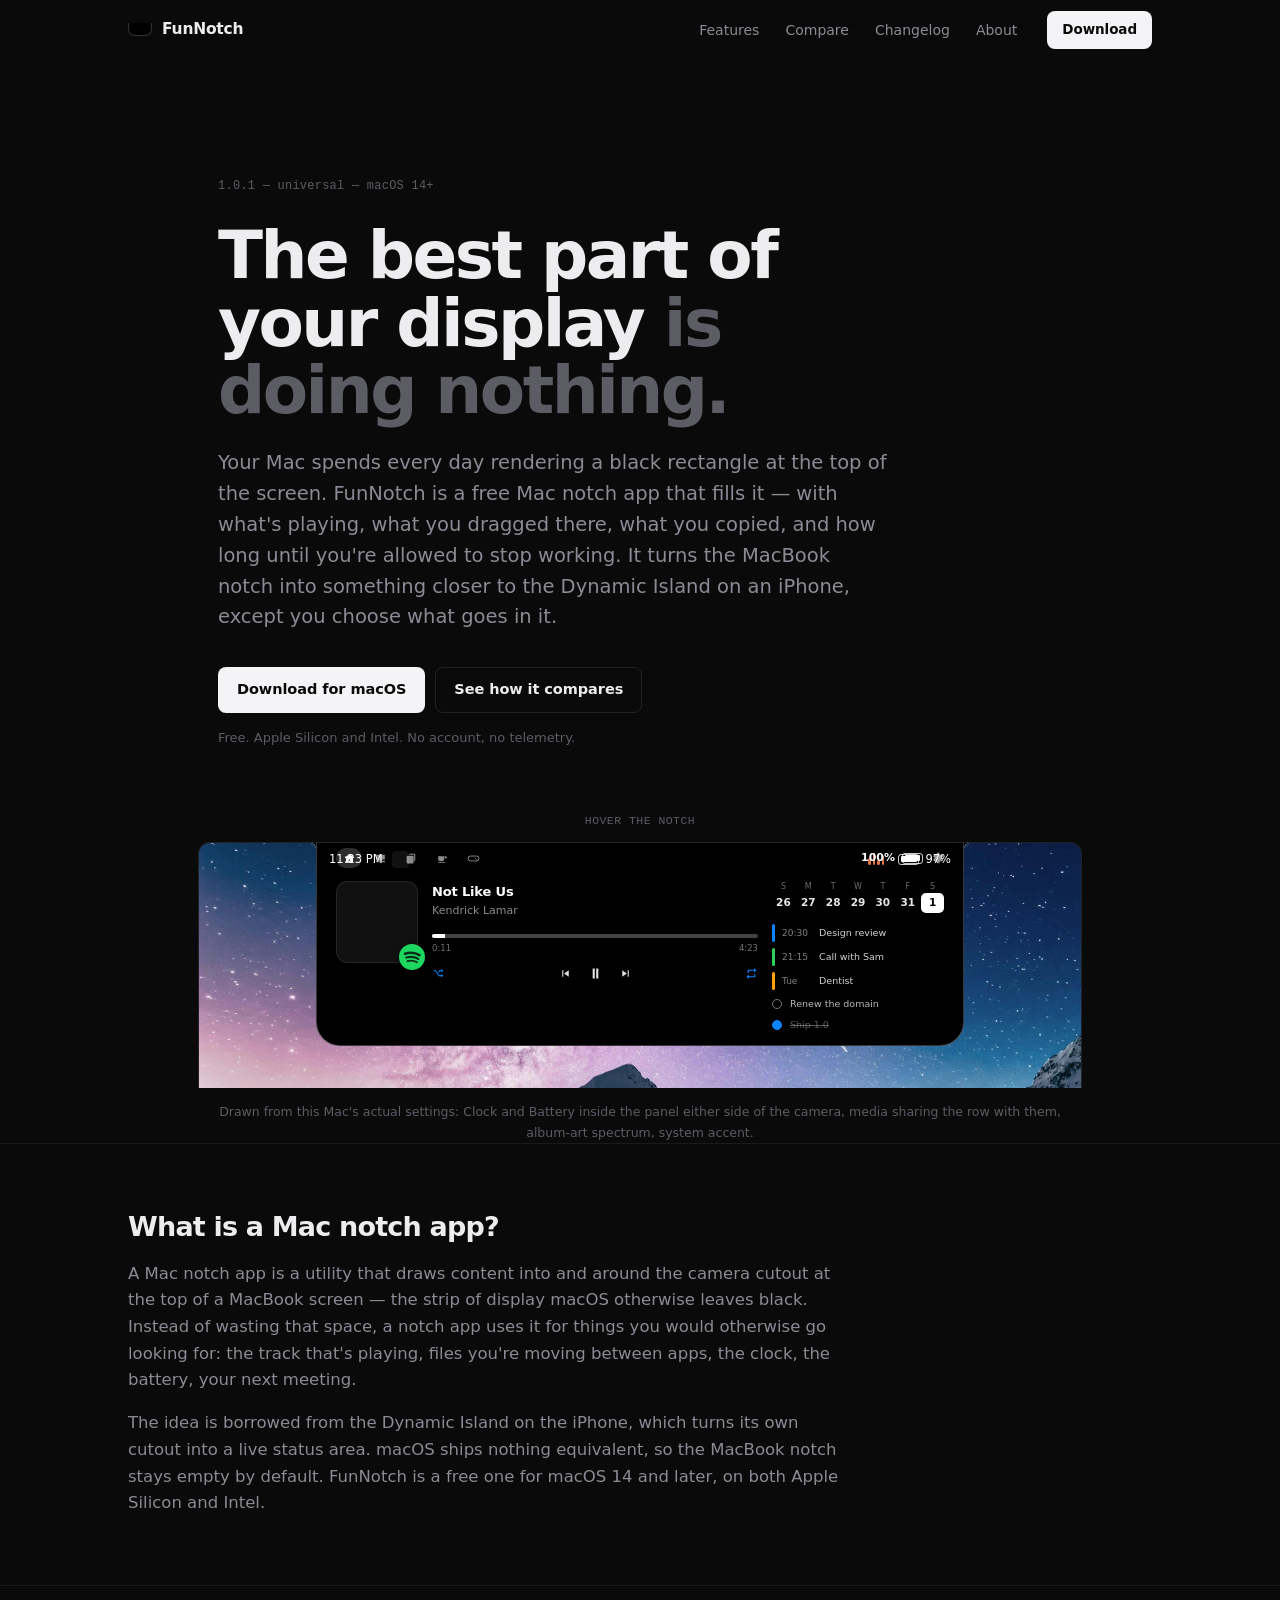
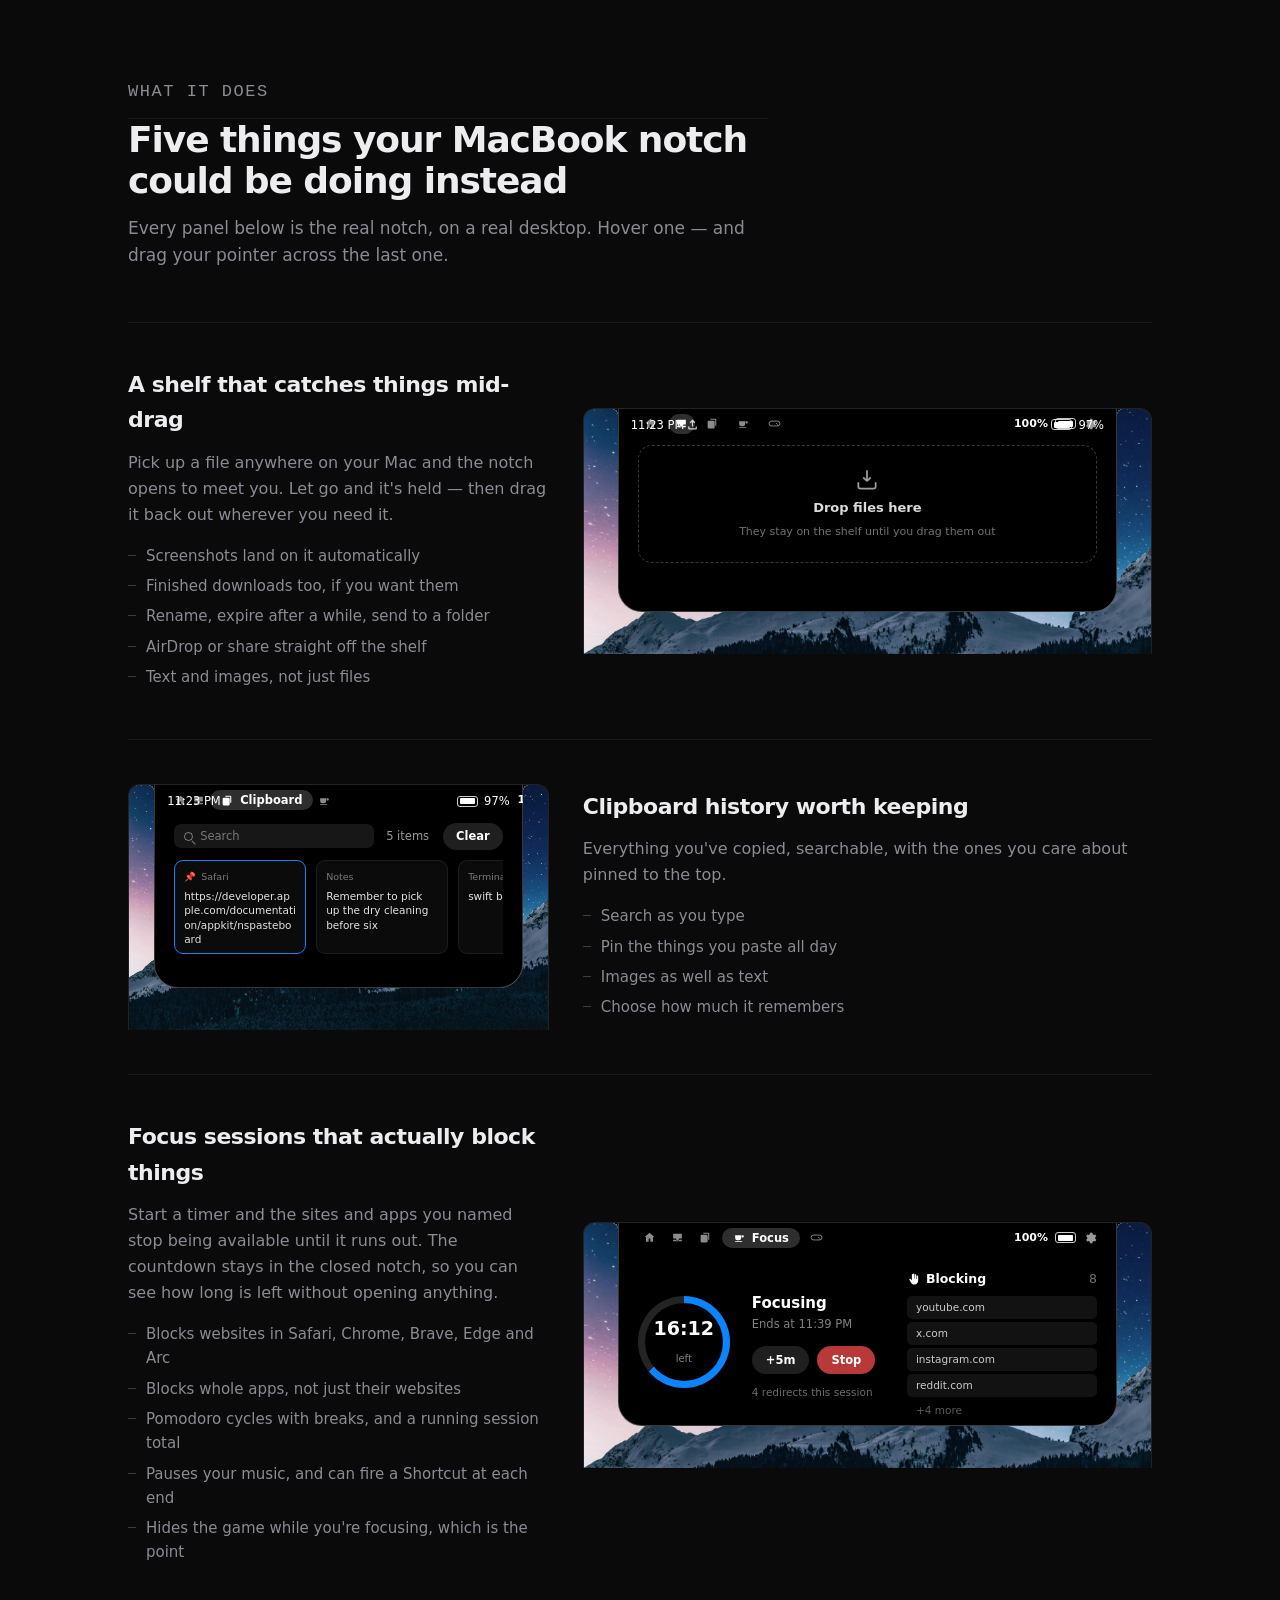
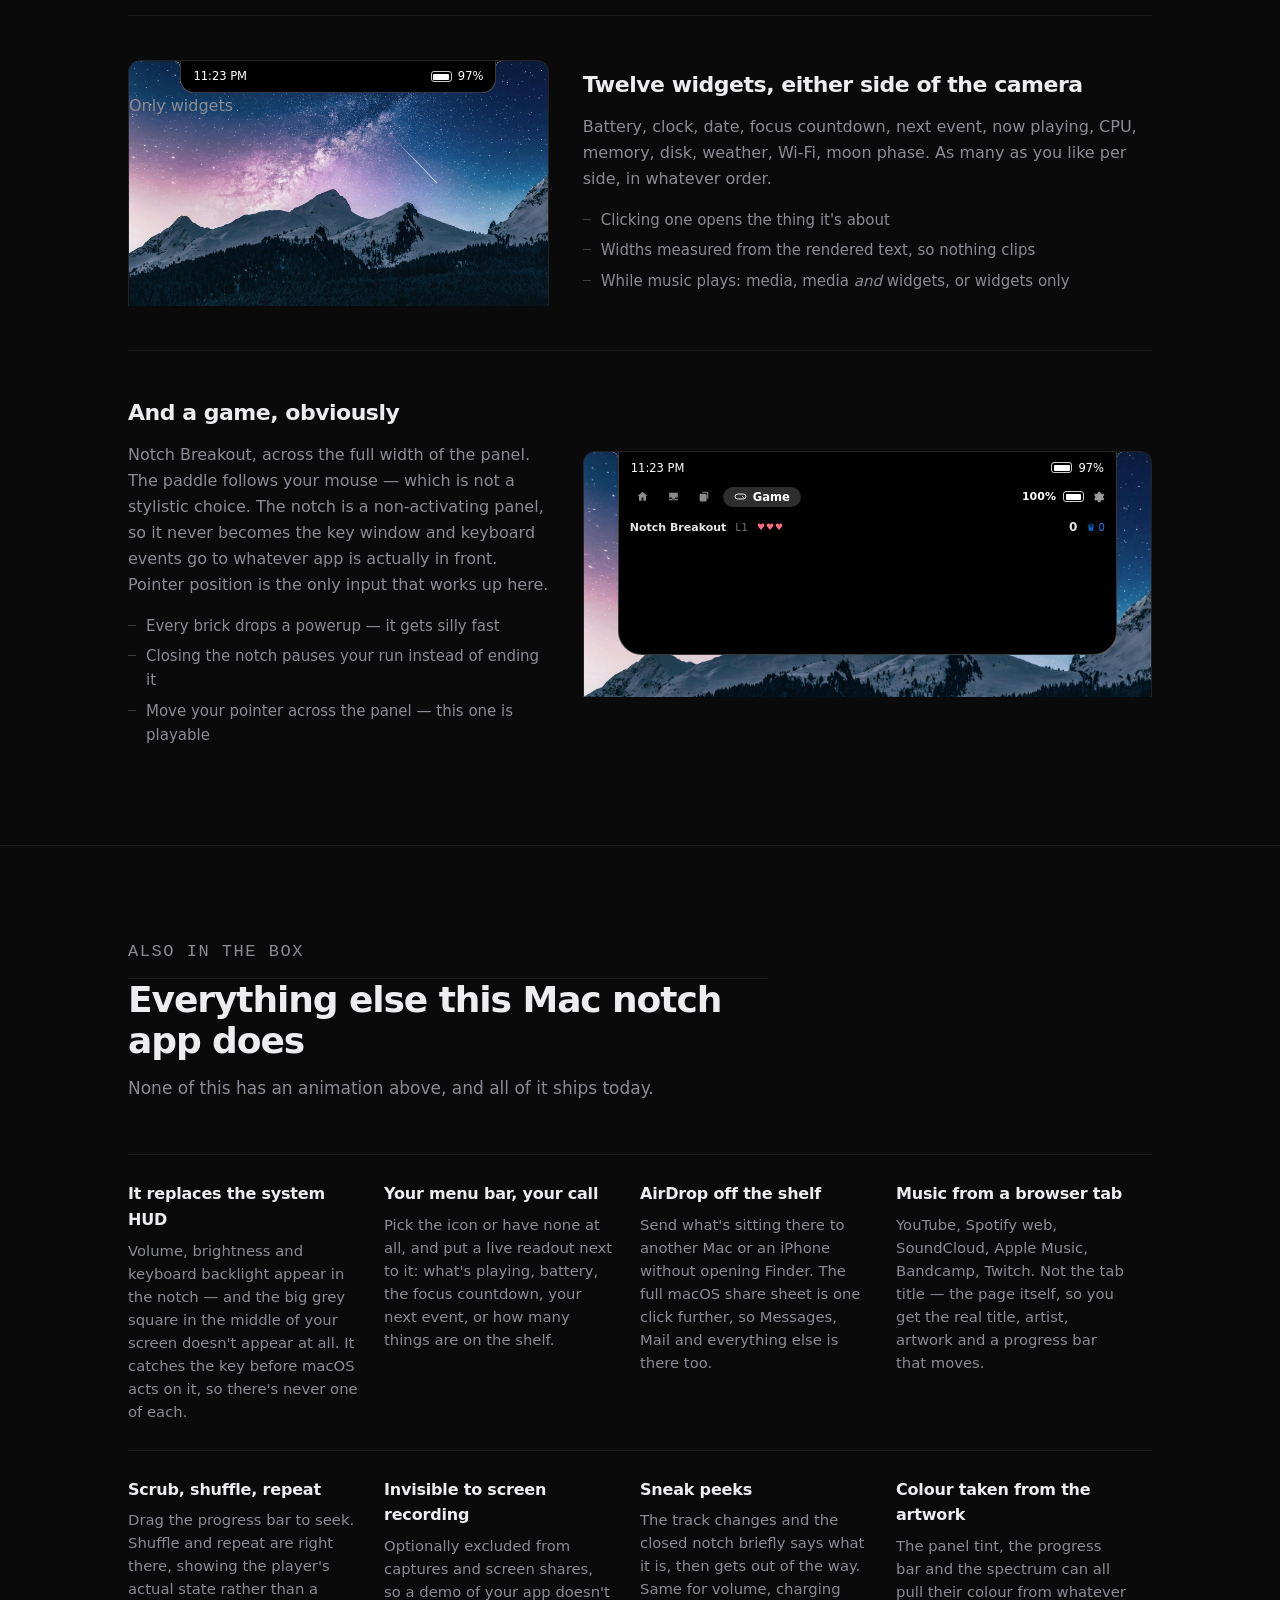
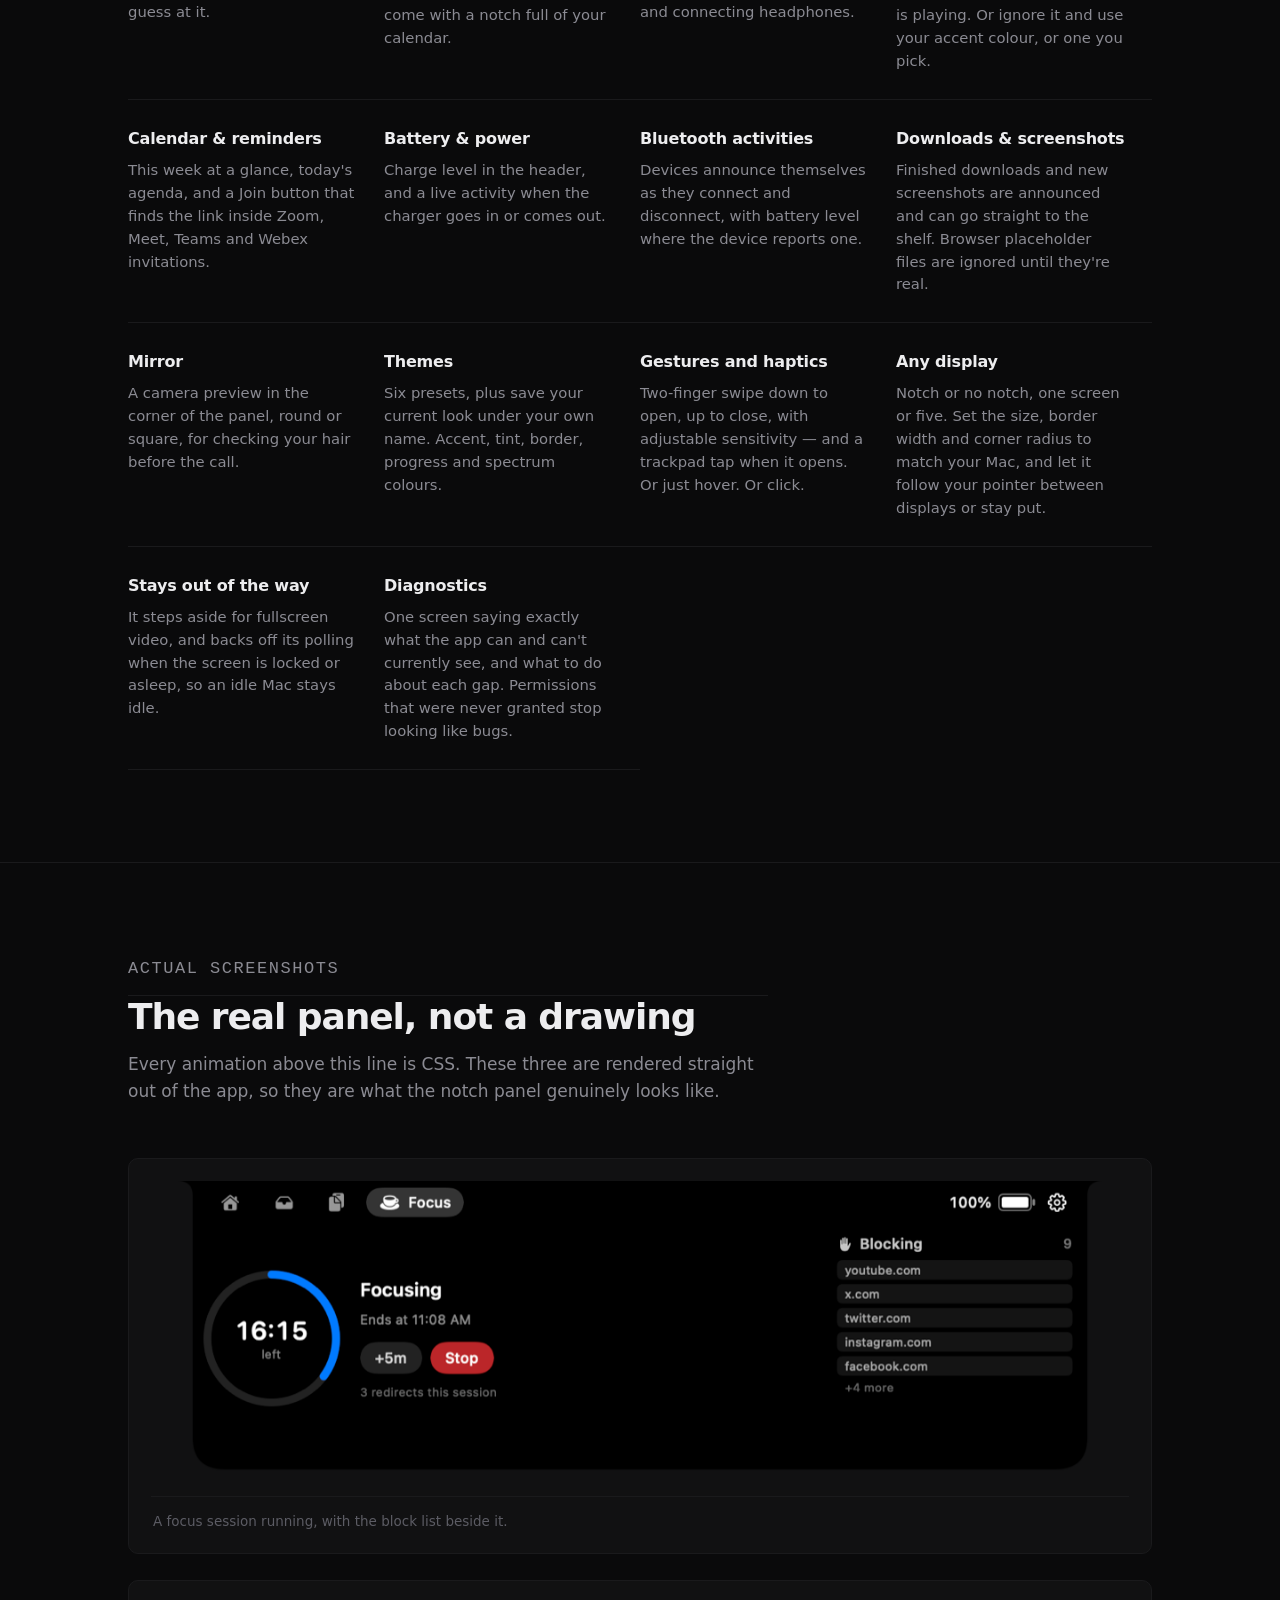
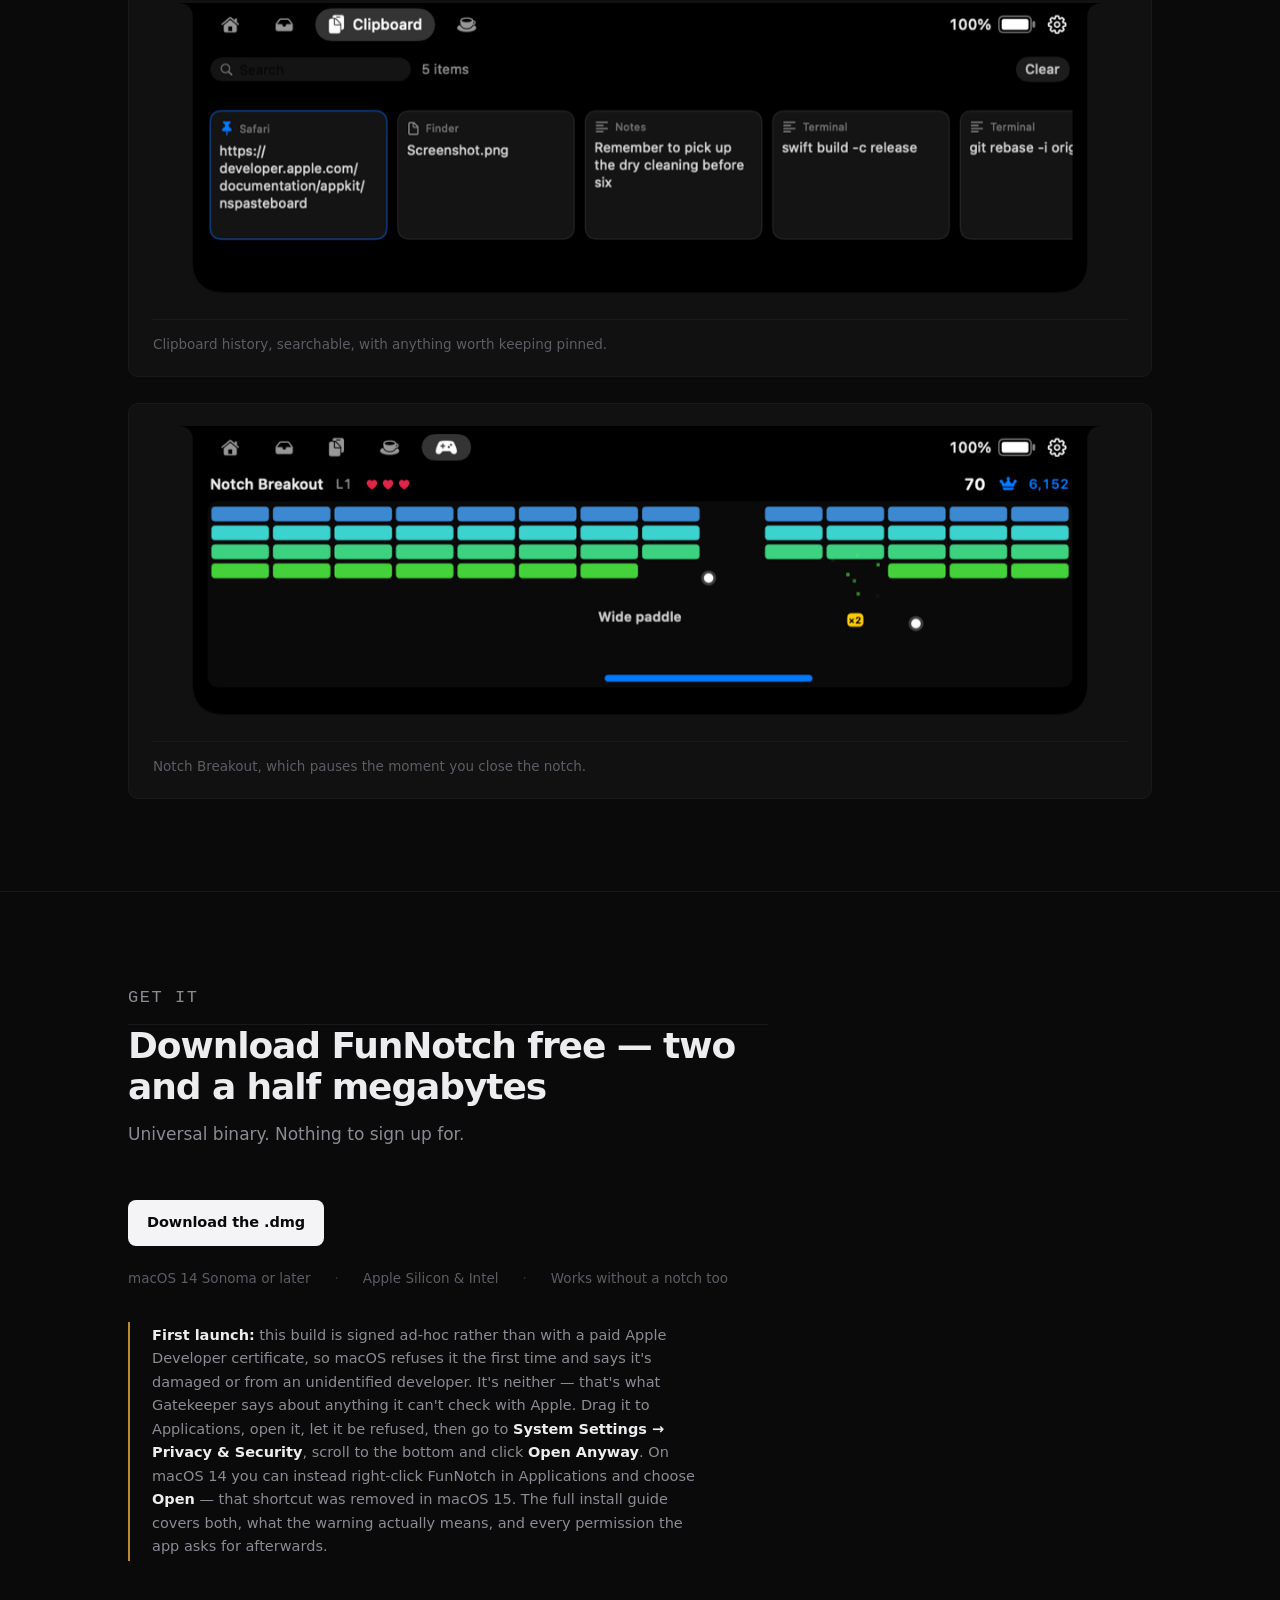
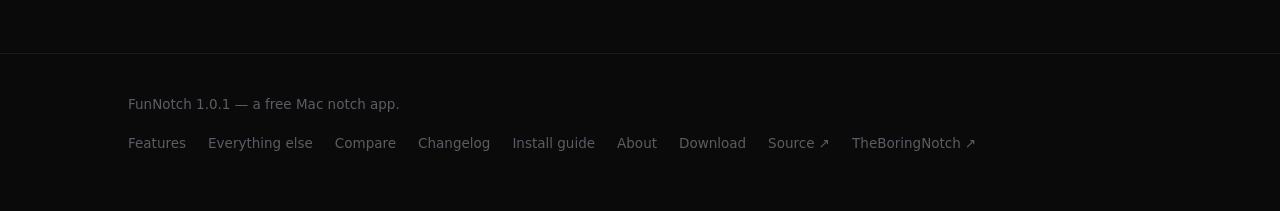
==== commit c3162d92: "Website: reflect going open source Both apps are GPL-3.0 now, so the comparison's open-source row an" ====
--- a/Website/index.html
+++ b/Website/index.html
@@ -61,7 +61,8 @@
       "@id": "https://funnotch.xyz/#developer",
       "name": "FunNotch",
       "url": "https://funnotch.xyz/about",
-      "description": "One developer, working on FunNotch in their spare time."
+      "description": "One developer, working on FunNotch in their spare time.",
+      "sameAs": ["https://github.com/JoshuaT1105/FunNotch"]
     },
     {
       "@type": "SoftwareApplication",
@@ -80,6 +81,9 @@
       "installUrl": "https://funnotch.xyz/#download",
       "softwareHelp": "https://funnotch.xyz/install",
       "releaseNotes": "https://funnotch.xyz/changelog",
+      "codeRepository": "https://github.com/JoshuaT1105/FunNotch",
+      "license": "https://www.gnu.org/licenses/gpl-3.0.html",
+      "programmingLanguage": "Swift",
       "fileSize": "2.5 MB",
       "screenshot": "https://funnotch.xyz/og.png",
       "author": { "@id": "https://funnotch.xyz/#developer" },
@@ -752,6 +756,7 @@
       <a href="/install">Install guide</a>
       <a href="/about">About</a>
       <a href="#download">Download</a>
+      <a href="https://github.com/JoshuaT1105/FunNotch">Source ↗</a>
       <a href="https://boringnotch.com/">TheBoringNotch ↗</a>
     </nav>
   </div>
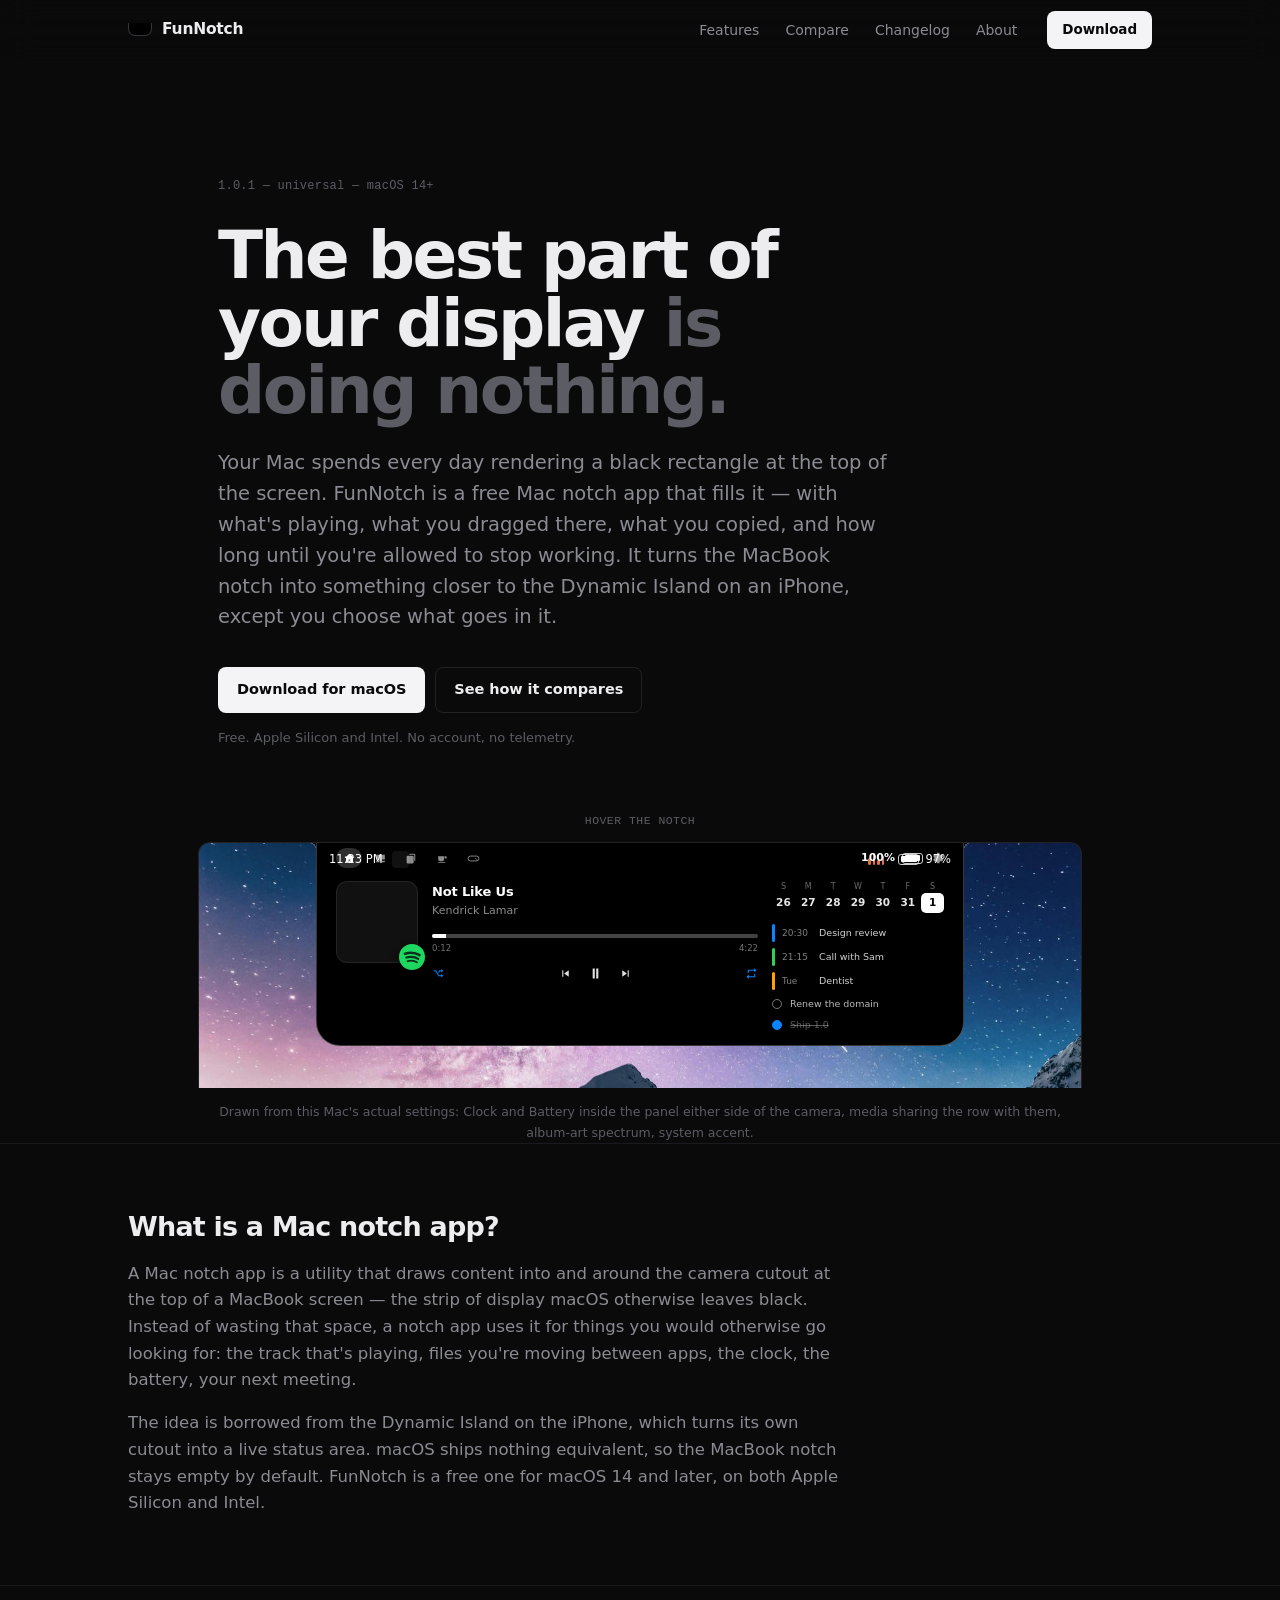
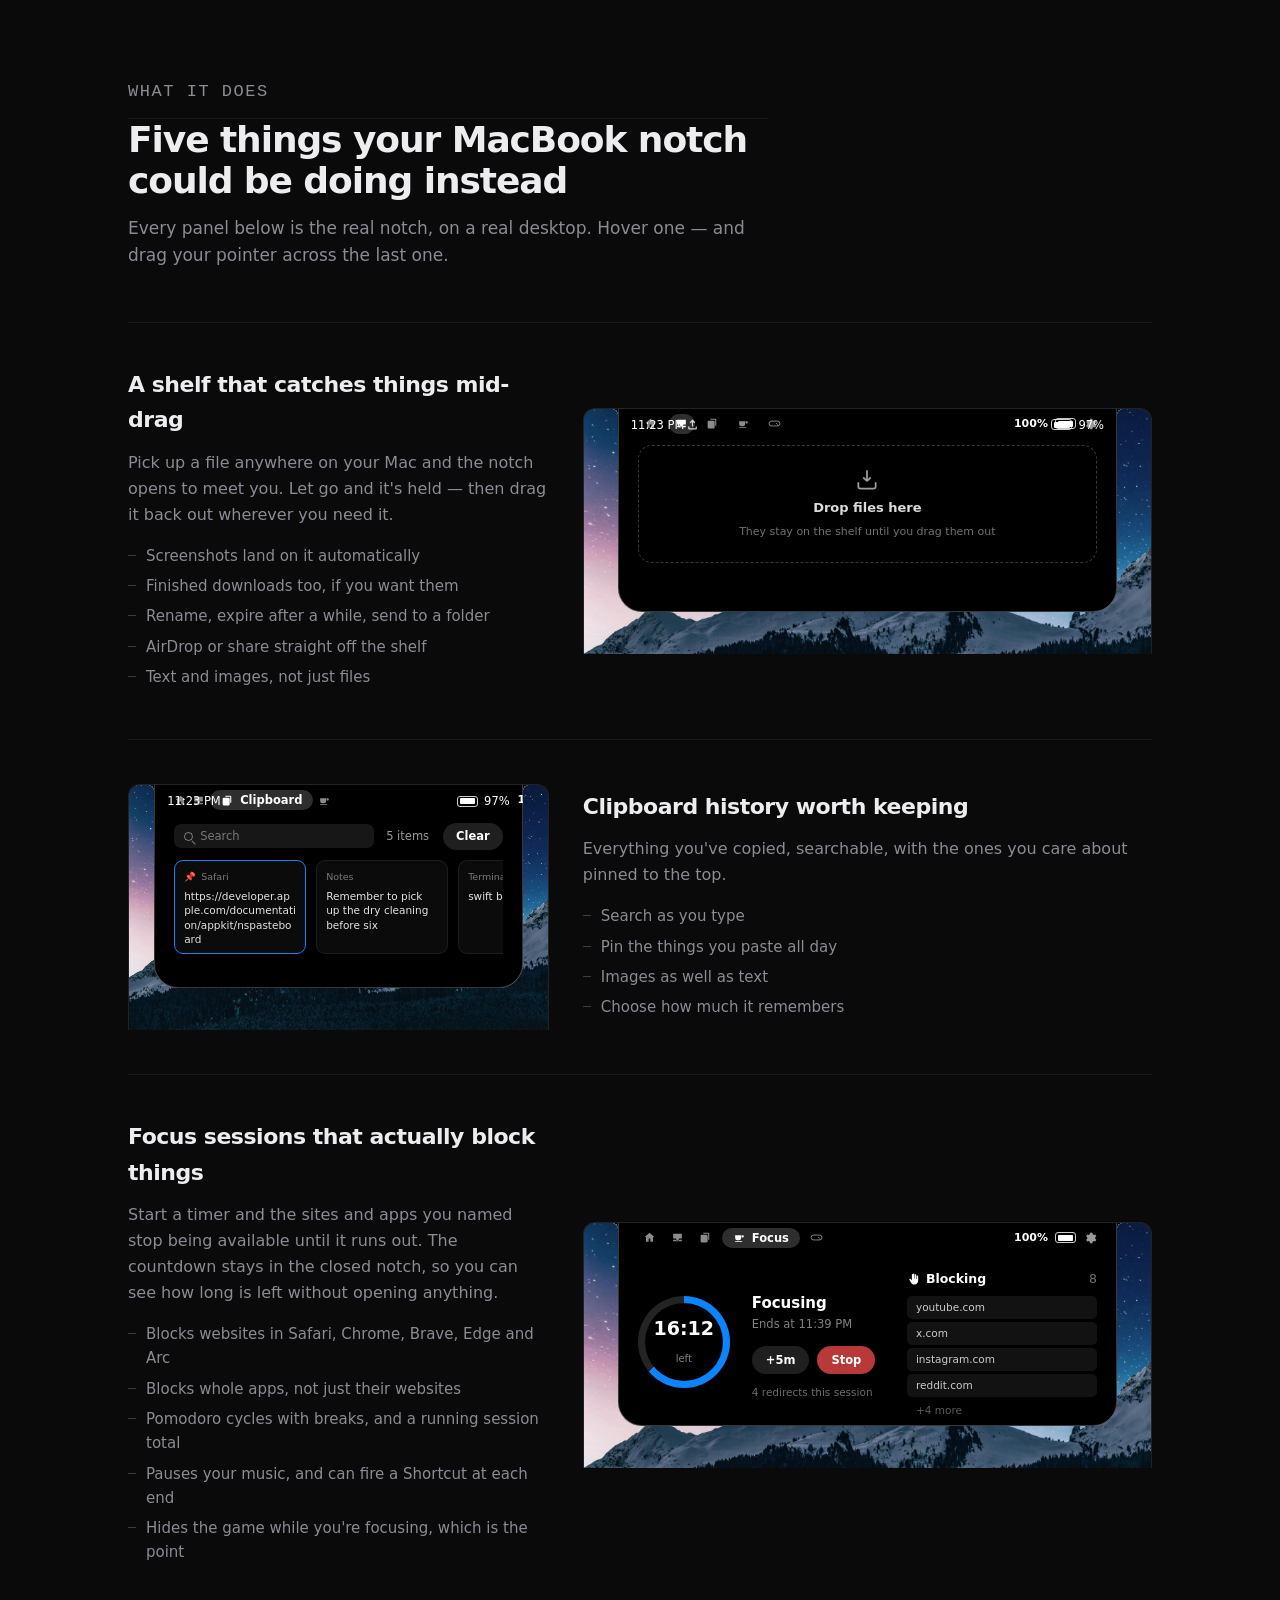
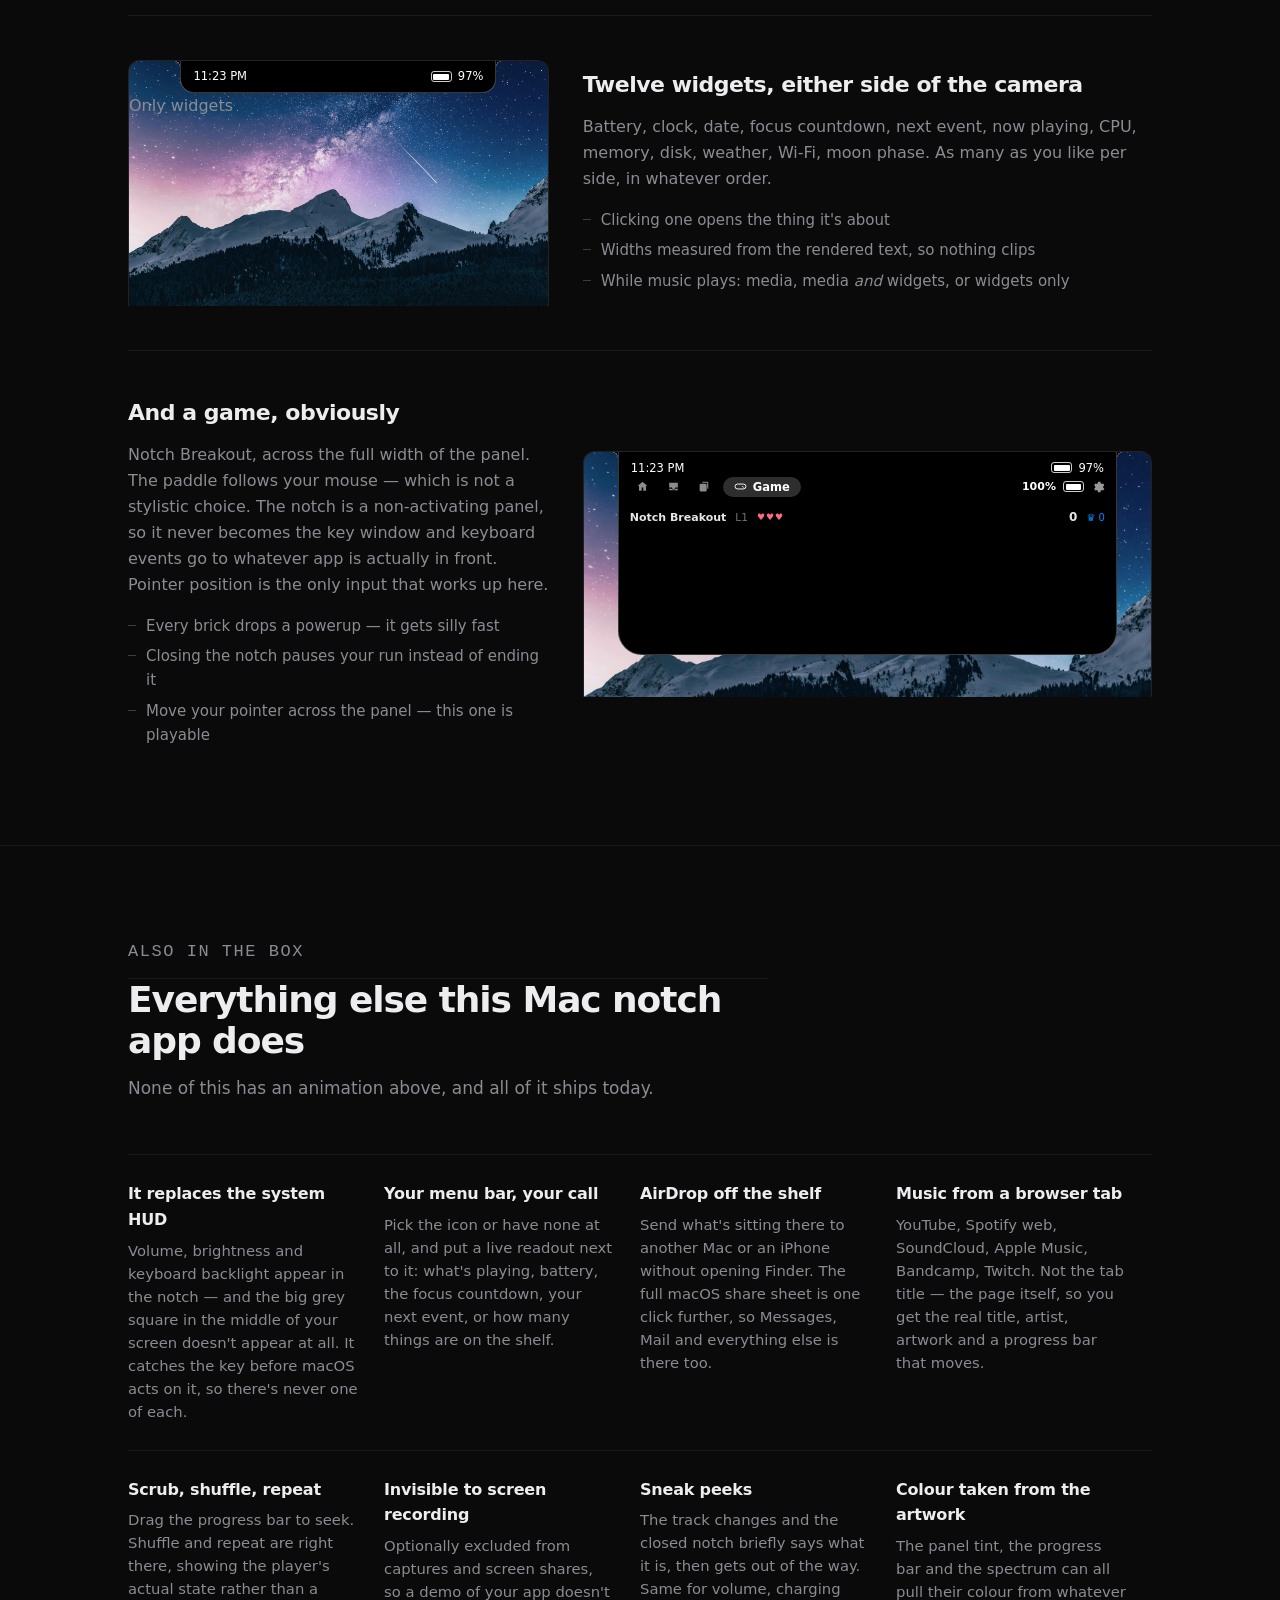
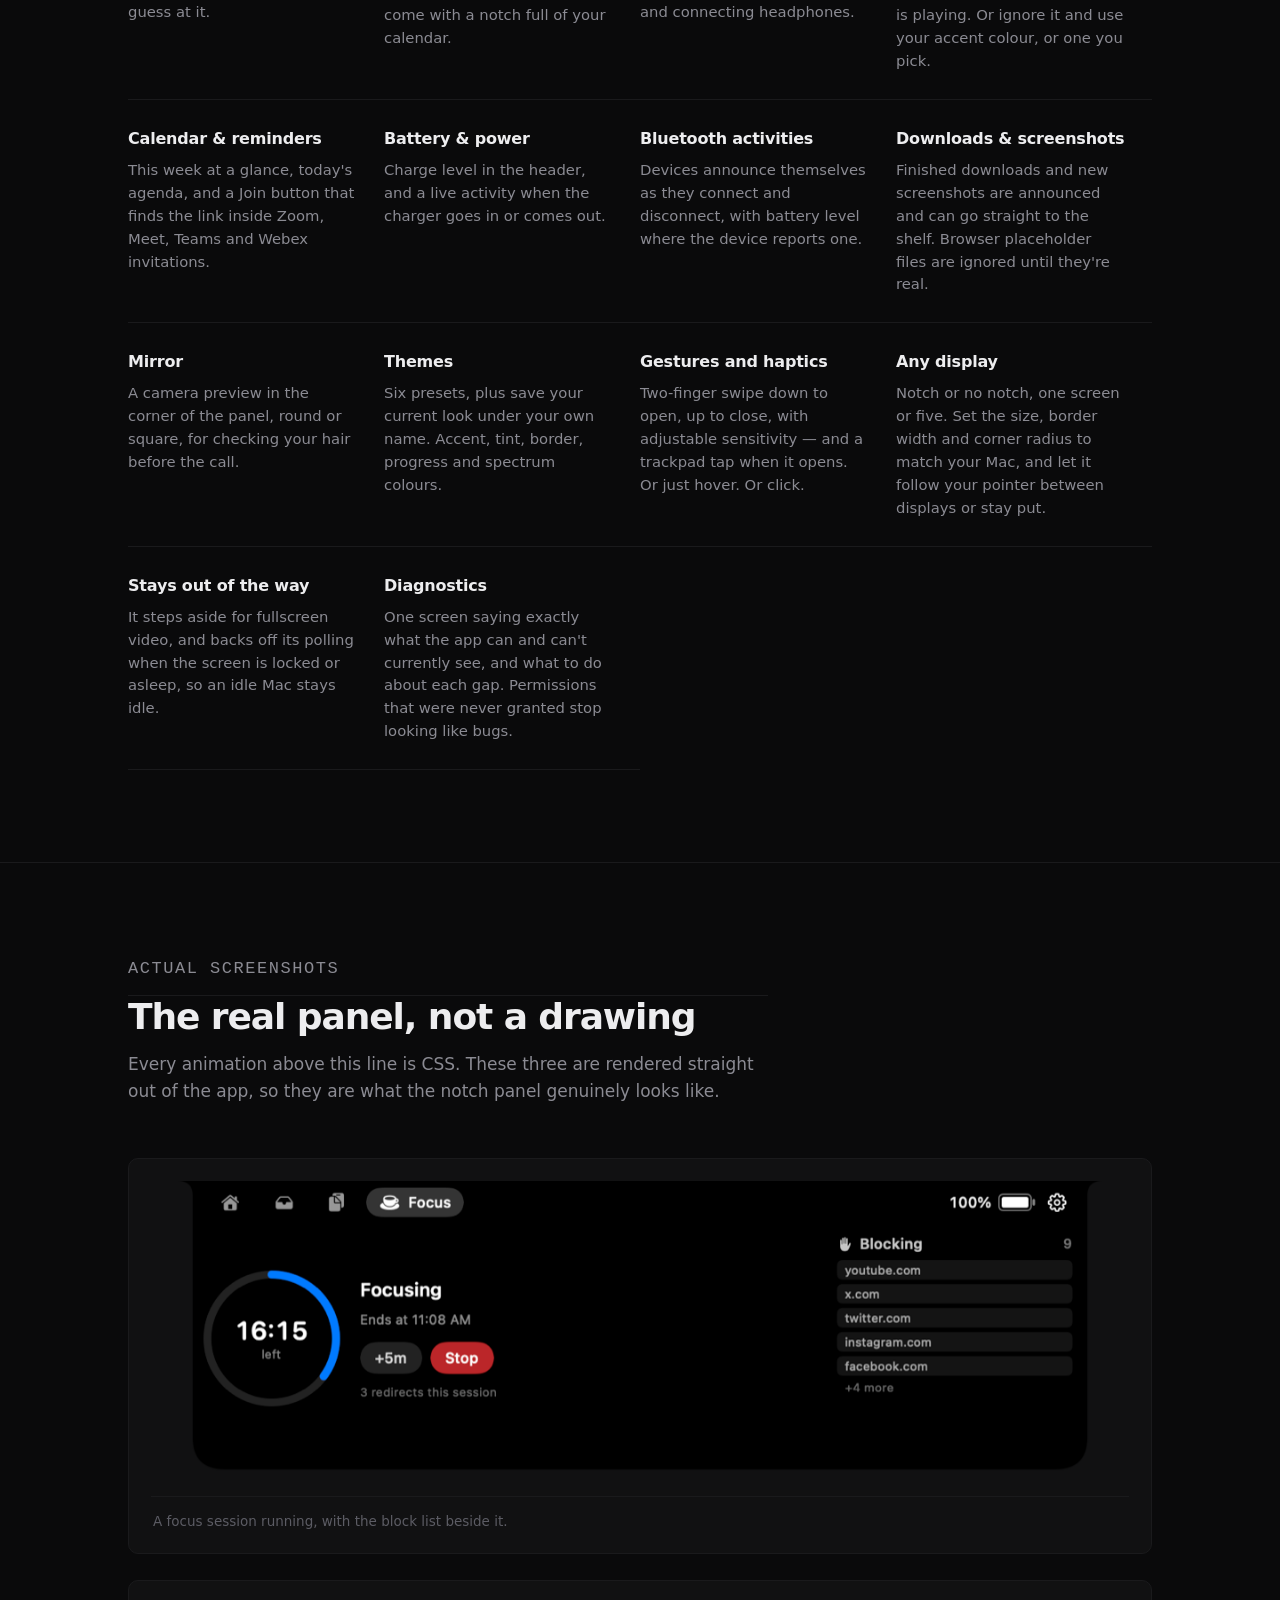
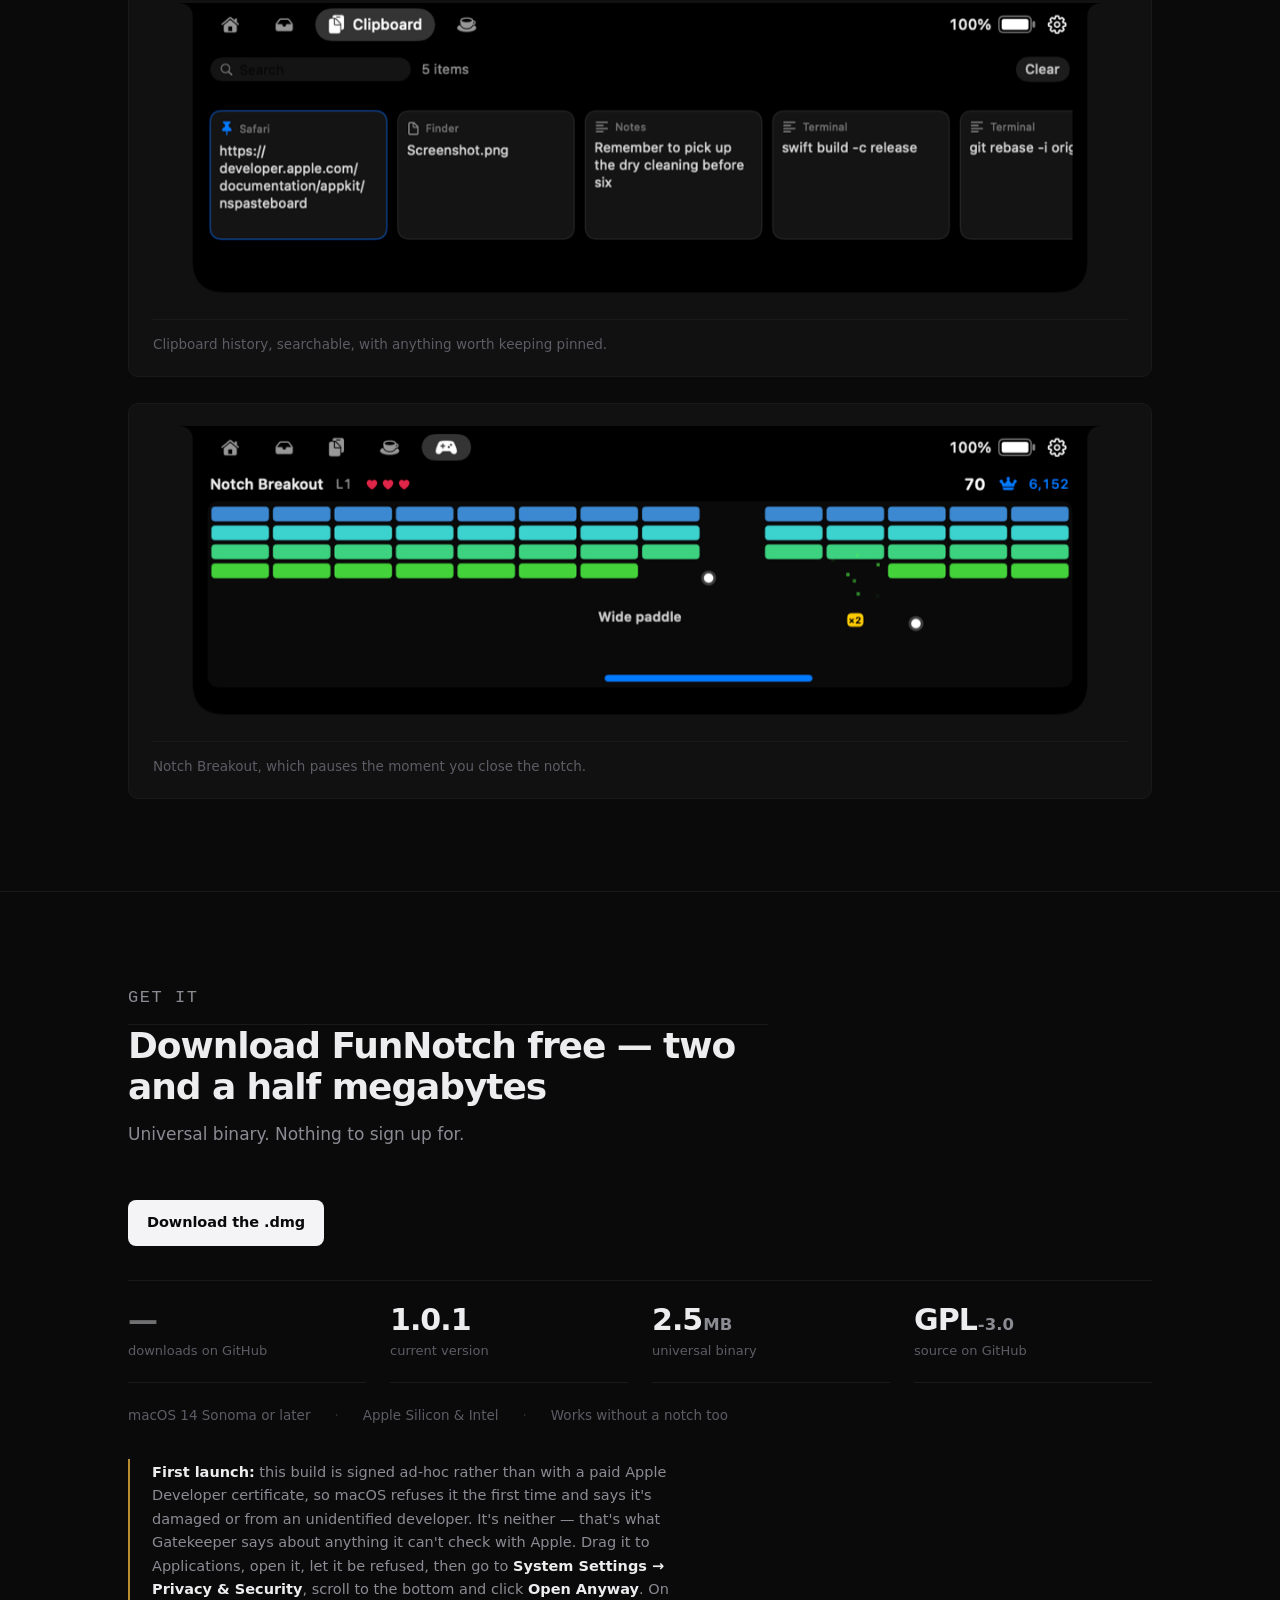
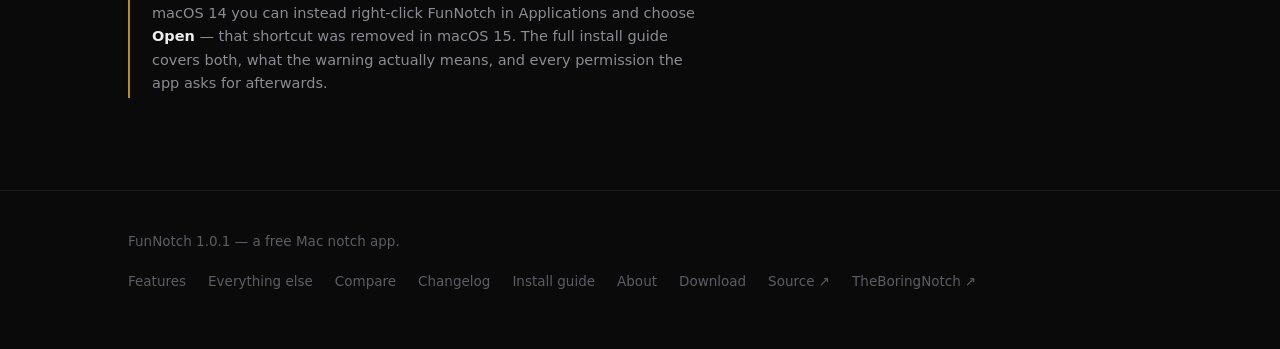
==== commit dd170392: "Website: visible download counter, and fix the game's clipped paddle The game stack came to 221px in" ====
--- a/Website/index.html
+++ b/Website/index.html
@@ -717,9 +717,31 @@
       <a class="btn btn-primary" href="FunNotch-1.0.1.dmg" download data-download>Download the .dmg</a>
     </div>
 
-    <!-- Stays hidden until a real number arrives, so an unreachable counter
-         shows nothing at all rather than a broken dash. -->
-    <p class="dl-count" id="dl-count" hidden></p>
+    <!--
+      Always on the page, unlike the old hidden counter. The number comes from
+      GitHub's public release API — real completed downloads of the release
+      assets, which cannot be inflated by reloading this page. It shows an
+      em-dash until the request answers and keeps it if the request fails, so
+      a rate-limited API degrades to "unknown" rather than to a wrong number.
+    -->
+    <div class="dl-stats" id="dl-stats">
+      <div class="stat">
+        <div class="n" data-dl-total>&mdash;</div>
+        <div class="l">downloads on GitHub</div>
+      </div>
+      <div class="stat">
+        <div class="n">1.0.1</div>
+        <div class="l">current version</div>
+      </div>
+      <div class="stat">
+        <div class="n">2.5<span class="unit">MB</span></div>
+        <div class="l">universal binary</div>
+      </div>
+      <div class="stat">
+        <div class="n">GPL<span class="unit">-3.0</span></div>
+        <div class="l"><a href="https://github.com/JoshuaT1105/FunNotch">source on GitHub</a></div>
+      </div>
+    </div>
 
     <div class="reqs">
       <span>macOS 14 Sonoma or later</span>
--- a/Website/style.css
+++ b/Website/style.css
@@ -853,7 +853,12 @@
 }
 
 /* Game */
-.game-open { padding: 30px 12px 10px; }
+/* The whole stack has to fit inside `.notch.open`'s 203px, because that box
+   is `overflow: hidden`. It previously came to 221px — head 30, game head 25,
+   board 128, plus 38 of padding — so 18px was clipped off the bottom, which is
+   exactly where the paddle is drawn. It was being rendered into the cropped
+   strip, hence invisible. Budget now: 20 + 30 + 25 + 116 + 8 = 199. */
+.game-open { padding: 20px 12px 8px; }
 .board { width: 100%; height: 100%; display: block; }
 
 /* ---------- Plain hairline grid, no cards, no icons ---------- */
@@ -1073,17 +1078,58 @@
    badge, and a number nobody asked for should not outrank the buttons above
    it. `[hidden]` is honoured by the reset, so an unreachable counter simply
    isn't there. */
-.dl-count {
-  margin: 0;
-  font-family: var(--mono);
-  font-size: 12.5px;
+/* ---------- Download stats ----------
+
+   Reuses the .stat type scale from the comparison page so the two read as one
+   system. Always rendered — an em-dash while the count is in flight, and left
+   as an em-dash if GitHub rate-limits us, because an unknown number should
+   look unknown rather than look like zero. */
+
+.dl-stats {
+  display: grid;
+  grid-template-columns: repeat(auto-fit, minmax(150px, 1fr));
+  gap: 0 24px;
+  margin: 34px 0 0;
+  border-top: 1px solid var(--rule-soft);
+}
+
+.dl-stats .stat { padding: 22px 0; }
+
+.dl-stats .n {
+  font-family: var(--display);
+  font-size: 30px;
+  font-weight: 620;
+  letter-spacing: -0.032em;
+  font-variant-numeric: tabular-nums;
+  color: var(--text);
+  line-height: 1.1;
+}
+
+.dl-stats .n .unit {
+  font-size: 0.55em;
+  font-weight: 560;
+  letter-spacing: 0;
+  color: var(--dim);
+  margin-left: 1px;
+}
+
+.dl-stats .l {
+  font-size: 13px;
   color: var(--faint);
-  font-variant-numeric: tabular-nums;
-}
-
-.dl-count b {
-  color: var(--dim);
-  font-weight: 400;
+  margin-top: 6px;
+  line-height: 1.4;
+}
+
+.dl-stats .l a { color: var(--faint); }
+.dl-stats .l a:hover { color: var(--dim); }
+
+/* The count fading in on arrival stops the em-dash → number swap reading as
+   a glitch. */
+.dl-stats .n[data-dl-total] { transition: opacity 0.25s ease; }
+.dl-stats .n[data-dl-total].pending { opacity: 0.45; }
+
+@media (prefers-reduced-motion: reduce) {
+  .dl-stats .n[data-dl-total] { transition: none; }
 }
 
 .note {
@@ -1714,4 +1760,4 @@
 .game-head .best { color: var(--accent); font-size: 10px; }
 
 .game-open { padding-bottom: 8px; }
-.game-open .board { width: 100%; height: 128px; display: block; margin-top: 4px; }
+.game-open .board { width: 100%; height: 116px; display: block; margin-top: 4px; }
